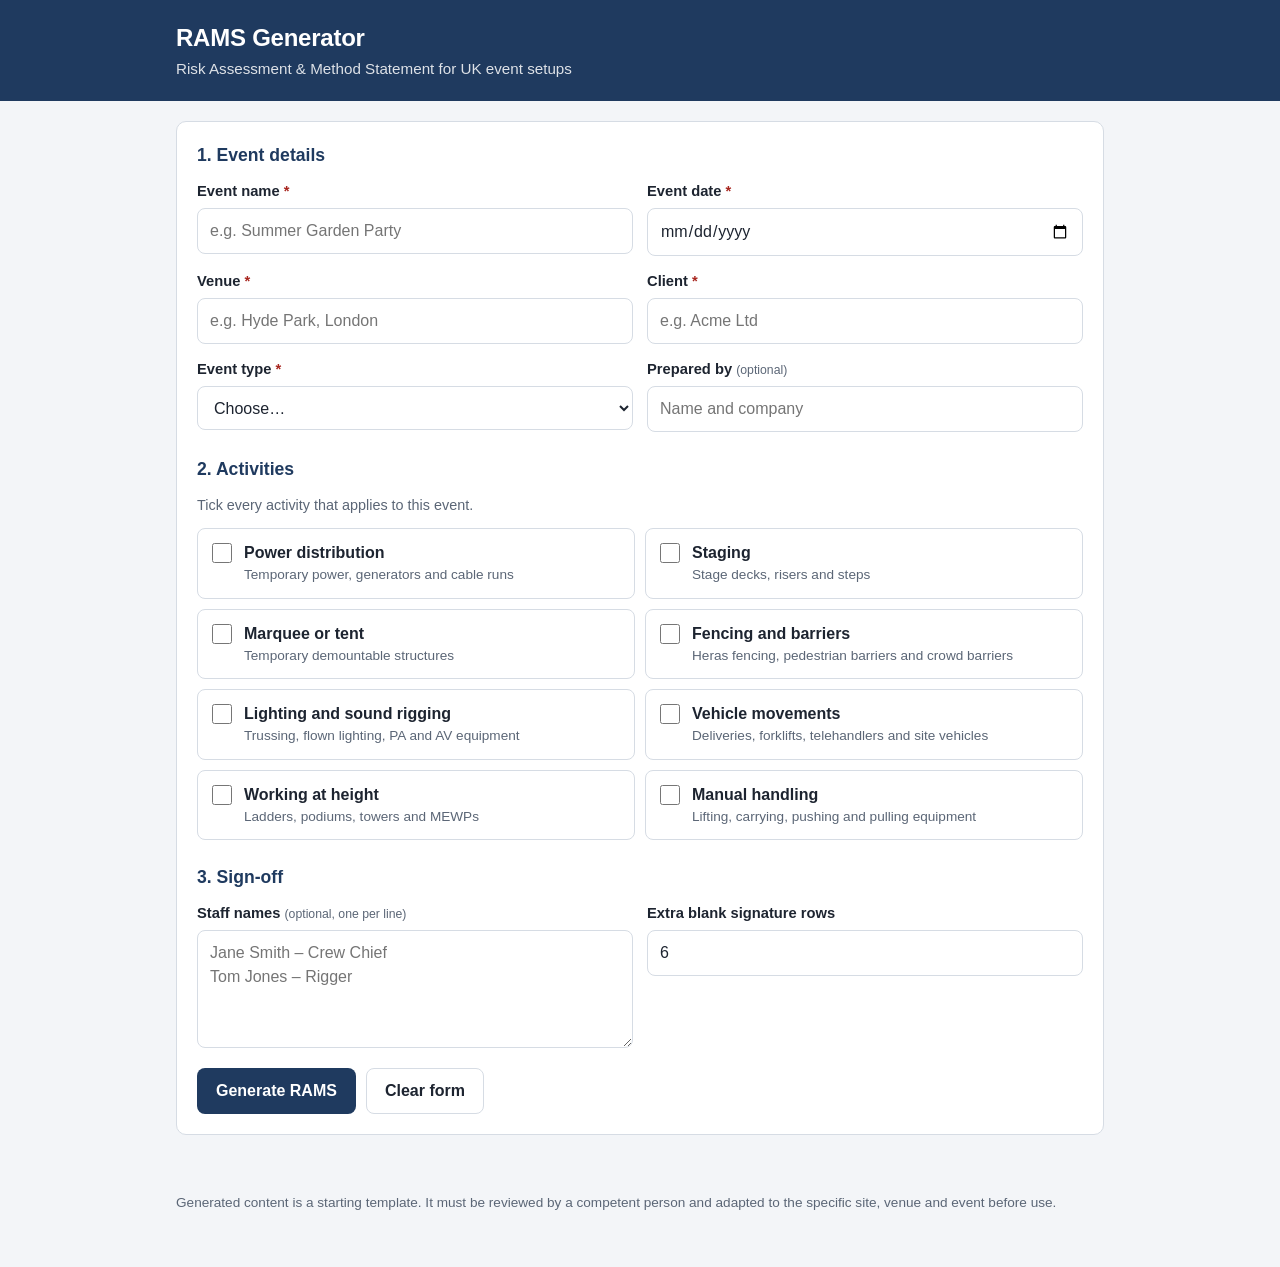
==== index.html @ d03361da "Add RAMS generator single-page web app Mobile-friendly static app that generates Risk Assessment and" ====
<!doctype html>
<html lang="en-GB">
<head>
  <meta charset="utf-8">
  <meta name="viewport" content="width=device-width, initial-scale=1">
  <title>RAMS Generator</title>
  <meta name="description" content="Generate Risk Assessment and Method Statement (RAMS) documents for UK event setups.">
  <meta name="theme-color" content="#1f3a5f">
  <link rel="stylesheet" href="styles.css">
</head>
<body>
  <header class="app-header no-print">
    <div class="wrap">
      <h1>RAMS Generator</h1>
      <p>Risk Assessment &amp; Method Statement for UK event setups</p>
    </div>
  </header>

  <main class="wrap">
    <form id="rams-form" class="card no-print" novalidate>
      <h2>1. Event details</h2>
      <div class="grid">
        <label class="field">
          <span>Event name <em>*</em></span>
          <input type="text" name="eventName" required autocomplete="off" placeholder="e.g. Summer Garden Party">
        </label>
        <label class="field">
          <span>Event date <em>*</em></span>
          <input type="date" name="eventDate" required>
        </label>
        <label class="field">
          <span>Venue <em>*</em></span>
          <input type="text" name="venue" required autocomplete="off" placeholder="e.g. Hyde Park, London">
        </label>
        <label class="field">
          <span>Client <em>*</em></span>
          <input type="text" name="client" required autocomplete="off" placeholder="e.g. Acme Ltd">
        </label>
        <label class="field">
          <span>Event type <em>*</em></span>
          <select name="eventType" required>
            <option value="">Choose…</option>
            <option value="festival">Festival</option>
            <option value="corporate">Corporate event</option>
            <option value="wedding">Wedding</option>
            <option value="outdoor">Outdoor show</option>
          </select>
        </label>
        <label class="field">
          <span>Prepared by <small>(optional)</small></span>
          <input type="text" name="preparedBy" autocomplete="name" placeholder="Name and company">
        </label>
      </div>

      <h2>2. Activities</h2>
      <p class="hint">Tick every activity that applies to this event.</p>
      <div id="activity-list" class="activities"></div>

      <h2>3. Sign-off</h2>
      <div class="grid">
        <label class="field field-wide">
          <span>Staff names <small>(optional, one per line)</small></span>
          <textarea name="staff" rows="4" placeholder="Jane Smith – Crew Chief&#10;Tom Jones – Rigger"></textarea>
        </label>
        <label class="field">
          <span>Extra blank signature rows</span>
          <input type="number" name="blankRows" min="0" max="40" value="6" inputmode="numeric">
        </label>
      </div>

      <p id="form-error" class="error" role="alert" hidden></p>

      <div class="actions">
        <button type="submit" class="btn btn-primary">Generate RAMS</button>
        <button type="button" id="reset-btn" class="btn btn-ghost">Clear form</button>
      </div>
    </form>

    <section id="output" hidden>
      <div class="toolbar no-print">
        <p class="hint">Tip: click any text in the document to edit it, and tap a risk rating to change it, before printing.</p>
        <div class="actions">
          <button type="button" id="print-btn" class="btn btn-primary">Print / Save as PDF</button>
          <button type="button" id="edit-btn" class="btn btn-ghost">Back to form</button>
        </div>
      </div>
      <article id="document" class="doc"></article>
    </section>
  </main>

  <footer class="app-footer no-print">
    <div class="wrap">
      <p>Generated content is a starting template. It must be reviewed by a competent person and adapted to the specific site, venue and event before use.</p>
    </div>
  </footer>

  <script src="data.js"></script>
  <script src="app.js"></script>
</body>
</html>
---- styles.css ----
:root {
  --brand: #1f3a5f;
  --brand-ink: #ffffff;
  --accent: #2f6fb0;
  --ink: #1d2430;
  --muted: #5b6676;
  --line: #d6dce4;
  --bg: #f3f5f8;
  --surface: #ffffff;
  --low: #1e7b46;
  --low-bg: #e3f4ea;
  --medium: #8a5a00;
  --medium-bg: #fdf0d2;
  --high: #a8261f;
  --high-bg: #fbe1df;
  --radius: 10px;
}

* { box-sizing: border-box; }

html { -webkit-text-size-adjust: 100%; }

body {
  margin: 0;
  font-family: -apple-system, BlinkMacSystemFont, "Segoe UI", Roboto, "Helvetica Neue", Arial, sans-serif;
  font-size: 16px;
  line-height: 1.5;
  color: var(--ink);
  background: var(--bg);
}

.wrap {
  max-width: 960px;
  margin: 0 auto;
  padding: 0 16px;
}

/* ---------- App chrome ---------- */

.app-header {
  background: var(--brand);
  color: var(--brand-ink);
  padding: 20px 0;
  margin-bottom: 20px;
}
.app-header h1 { margin: 0; font-size: 1.5rem; letter-spacing: -0.01em; }
.app-header p { margin: 2px 0 0; opacity: 0.85; font-size: 0.95rem; }

.app-footer {
  color: var(--muted);
  font-size: 0.85rem;
  padding: 24px 0 40px;
}

.card {
  background: var(--surface);
  border: 1px solid var(--line);
  border-radius: var(--radius);
  padding: 20px;
  margin-bottom: 20px;
}
.card h2 {
  font-size: 1.1rem;
  margin: 24px 0 12px;
  color: var(--brand);
}
.card h2:first-child { margin-top: 0; }

.hint { color: var(--muted); font-size: 0.9rem; margin: 0 0 12px; }

/* ---------- Form ---------- */

.grid {
  display: grid;
  grid-template-columns: 1fr;
  gap: 14px;
}
@media (min-width: 640px) {
  .grid { grid-template-columns: 1fr 1fr; }
}

.field { display: flex; flex-direction: column; gap: 6px; }
.field > span { font-weight: 600; font-size: 0.92rem; }
.field em { color: var(--high); font-style: normal; }
.field small { font-weight: 400; color: var(--muted); }

input[type="text"],
input[type="date"],
input[type="number"],
select,
textarea {
  font: inherit;
  width: 100%;
  min-height: 44px;
  padding: 10px 12px;
  border: 1px solid var(--line);
  border-radius: 8px;
  background: #fff;
  color: var(--ink);
}
textarea { resize: vertical; }
input:focus, select:focus, textarea:focus {
  outline: 2px solid var(--accent);
  outline-offset: 1px;
  border-color: var(--accent);
}
.invalid { border-color: var(--high); background: #fff8f7; }

.activities {
  display: grid;
  grid-template-columns: 1fr;
  gap: 10px;
}
@media (min-width: 640px) {
  .activities { grid-template-columns: 1fr 1fr; }
}

.activity {
  display: flex;
  align-items: flex-start;
  gap: 12px;
  padding: 12px 14px;
  border: 1px solid var(--line);
  border-radius: 8px;
  cursor: pointer;
  background: #fff;
  transition: border-color 0.15s, background 0.15s;
}
.activity:hover { border-color: var(--accent); }
.activity:has(input:checked) { border-color: var(--accent); background: #eef4fb; }
.activity input {
  width: 20px;
  height: 20px;
  margin: 2px 0 0;
  accent-color: var(--accent);
  flex-shrink: 0;
}
.activity-text { display: flex; flex-direction: column; }
.activity-text small { color: var(--muted); font-size: 0.85rem; }

.error {
  margin: 16px 0 0;
  padding: 10px 12px;
  border-radius: 8px;
  background: var(--high-bg);
  color: var(--high);
  font-weight: 600;
}

.actions {
  display: flex;
  flex-wrap: wrap;
  gap: 10px;
  margin-top: 20px;
}

.btn {
  font: inherit;
  font-weight: 600;
  min-height: 44px;
  padding: 10px 18px;
  border-radius: 8px;
  border: 1px solid transparent;
  cursor: pointer;
}
.btn-primary { background: var(--brand); color: var(--brand-ink); }
.btn-primary:hover { background: #17304f; }
.btn-ghost { background: transparent; border-color: var(--line); color: var(--ink); }
.btn-ghost:hover { border-color: var(--accent); }
@media (max-width: 479px) {
  .actions .btn { flex: 1 1 100%; }
}

.toolbar {
  background: var(--bg);
  padding: 12px 0;
  margin-bottom: 8px;
  border-bottom: 1px solid var(--line);
}
.toolbar .hint { margin: 0; }
@media (min-width: 640px) {
  .toolbar { position: sticky; top: 0; z-index: 5; }
}
.toolbar .actions { margin-top: 10px; }

/* ---------- Generated document ---------- */

.doc {
  background: var(--surface);
  border: 1px solid var(--line);
  border-radius: var(--radius);
  padding: 24px 20px;
  margin-bottom: 20px;
  font-size: 0.92rem;
}
@media (min-width: 640px) {
  .doc { padding: 36px 40px; }
}

.doc [contenteditable="true"]:hover { background: #f6f9fd; }
.doc [contenteditable="true"]:focus { outline: 2px dashed var(--accent); outline-offset: 2px; background: #f6f9fd; }

.doc-header { border-bottom: 3px solid var(--brand); padding-bottom: 16px; margin-bottom: 20px; }
.doc-kicker {
  margin: 0;
  text-transform: uppercase;
  letter-spacing: 0.08em;
  font-size: 0.78rem;
  font-weight: 700;
  color: var(--accent);
}
.doc h1 { margin: 4px 0 16px; font-size: 1.6rem; color: var(--brand); line-height: 1.2; }
.doc h2 {
  font-size: 1.15rem;
  color: var(--brand);
  margin: 28px 0 10px;
  padding-bottom: 4px;
  border-bottom: 1px solid var(--line);
}
.doc h3 { font-size: 1rem; margin: 20px 0 8px; }
.doc h4 { font-size: 0.92rem; margin: 14px 0 6px; color: var(--muted); text-transform: uppercase; letter-spacing: 0.04em; }
.doc p, .doc li { margin: 0 0 8px; }
.doc ul, .doc ol { padding-left: 1.4em; margin: 0 0 10px; }
.doc .note { color: var(--muted); font-size: 0.85rem; }

.doc table {
  width: 100%;
  border-collapse: collapse;
  margin: 0 0 12px;
}
.doc th, .doc td {
  border: 1px solid var(--line);
  padding: 8px 10px;
  text-align: left;
  vertical-align: top;
}
.doc thead th {
  background: var(--brand);
  color: var(--brand-ink);
  font-weight: 600;
  font-size: 0.85rem;
}

.meta-table th { background: #eef2f7; width: 18%; font-weight: 600; white-space: nowrap; }
.meta-table td { width: 32%; }
.emergency th { width: 40%; }
.emergency td { width: 60%; }

.key-table td.col-rating { width: 110px; }

.col-rating { width: 96px; text-align: center !important; }

.rating {
  display: inline-block;
  min-width: 72px;
  padding: 3px 10px;
  border-radius: 999px;
  font: inherit;
  font-size: 0.8rem;
  font-weight: 700;
  text-align: center;
  border: 1px solid currentColor;
}
button.rating { cursor: pointer; }
.rating-low { color: var(--low); background: var(--low-bg); }
.rating-medium { color: var(--medium); background: var(--medium-bg); }
.rating-high { color: var(--high); background: var(--high-bg); }

.steps li { padding-left: 4px; }

.sign-table td { height: 40px; }
.sign-table th:first-child { width: 28%; }
.approval tbody th { background: #eef2f7; font-weight: 600; }

.doc-footer {
  margin-top: 28px;
  padding-top: 12px;
  border-top: 1px solid var(--line);
  color: var(--muted);
  font-size: 0.8rem;
  text-align: center;
}

/* Small screens: stack risk tables as cards so nothing scrolls sideways. */
@media (max-width: 719px) {
  .ra-table thead { display: none; }
  .ra-table, .ra-table tbody, .ra-table tr, .ra-table td { display: block; width: 100%; }
  .ra-table tr {
    border: 1px solid var(--line);
    border-radius: 8px;
    margin-bottom: 12px;
    overflow: hidden;
  }
  .ra-table td { border: 0; border-bottom: 1px solid var(--line); text-align: left !important; }
  .ra-table td:last-child { border-bottom: 0; }
  .ra-table td::before {
    content: attr(data-label);
    display: block;
    font-size: 0.75rem;
    font-weight: 700;
    text-transform: uppercase;
    letter-spacing: 0.04em;
    color: var(--muted);
    margin-bottom: 2px;
  }
  .ra-table td:first-child { background: #eef2f7; font-weight: 600; }

  .meta-table, .meta-table tbody, .meta-table tr { display: block; width: 100%; }
  .meta-table tr { display: grid; grid-template-columns: 40% 60%; }
  .meta-table th, .meta-table td { width: auto !important; white-space: normal; }

  .sign-table { font-size: 0.82rem; }
  .sign-table th, .sign-table td { padding: 6px; }
}

/* ---------- Print ---------- */

@page { size: A4; margin: 14mm 12mm; }

@media print {
  body { background: #fff; font-size: 10pt; }
  .no-print, .app-header, .app-footer, .toolbar { display: none !important; }
  .wrap { max-width: none; padding: 0; }
  #output { display: block !important; }
  .doc { border: 0; border-radius: 0; padding: 0; margin: 0; font-size: 9.5pt; }
  .doc [contenteditable="true"]:hover,
  .doc [contenteditable="true"]:focus { background: none; outline: none; }

  * { -webkit-print-color-adjust: exact; print-color-adjust: exact; }

  /* Always print tables as tables, even if the viewport was narrow. */
  .ra-table { display: table !important; }
  .ra-table thead { display: table-header-group !important; }
  .ra-table tbody { display: table-row-group !important; }
  .ra-table tr { display: table-row !important; border: 0; margin: 0; }
  .ra-table td { display: table-cell !important; width: auto !important; border: 1px solid var(--line) !important; background: none !important; font-weight: 400 !important; }
  .ra-table td::before { content: none !important; }
  .ra-table td:first-child { font-weight: 600 !important; }
  .meta-table { display: table !important; }
  .meta-table tbody { display: table-row-group !important; }
  .meta-table tr { display: table-row !important; }

  thead { display: table-header-group; }
  tr, li { break-inside: avoid; page-break-inside: avoid; }
  h2, h3, h4 { break-after: avoid; page-break-after: avoid; }
  .doc h2 { margin-top: 18px; }
  .signoff { break-before: page; page-break-before: always; }

  button.rating { border: 1px solid currentColor; }
}
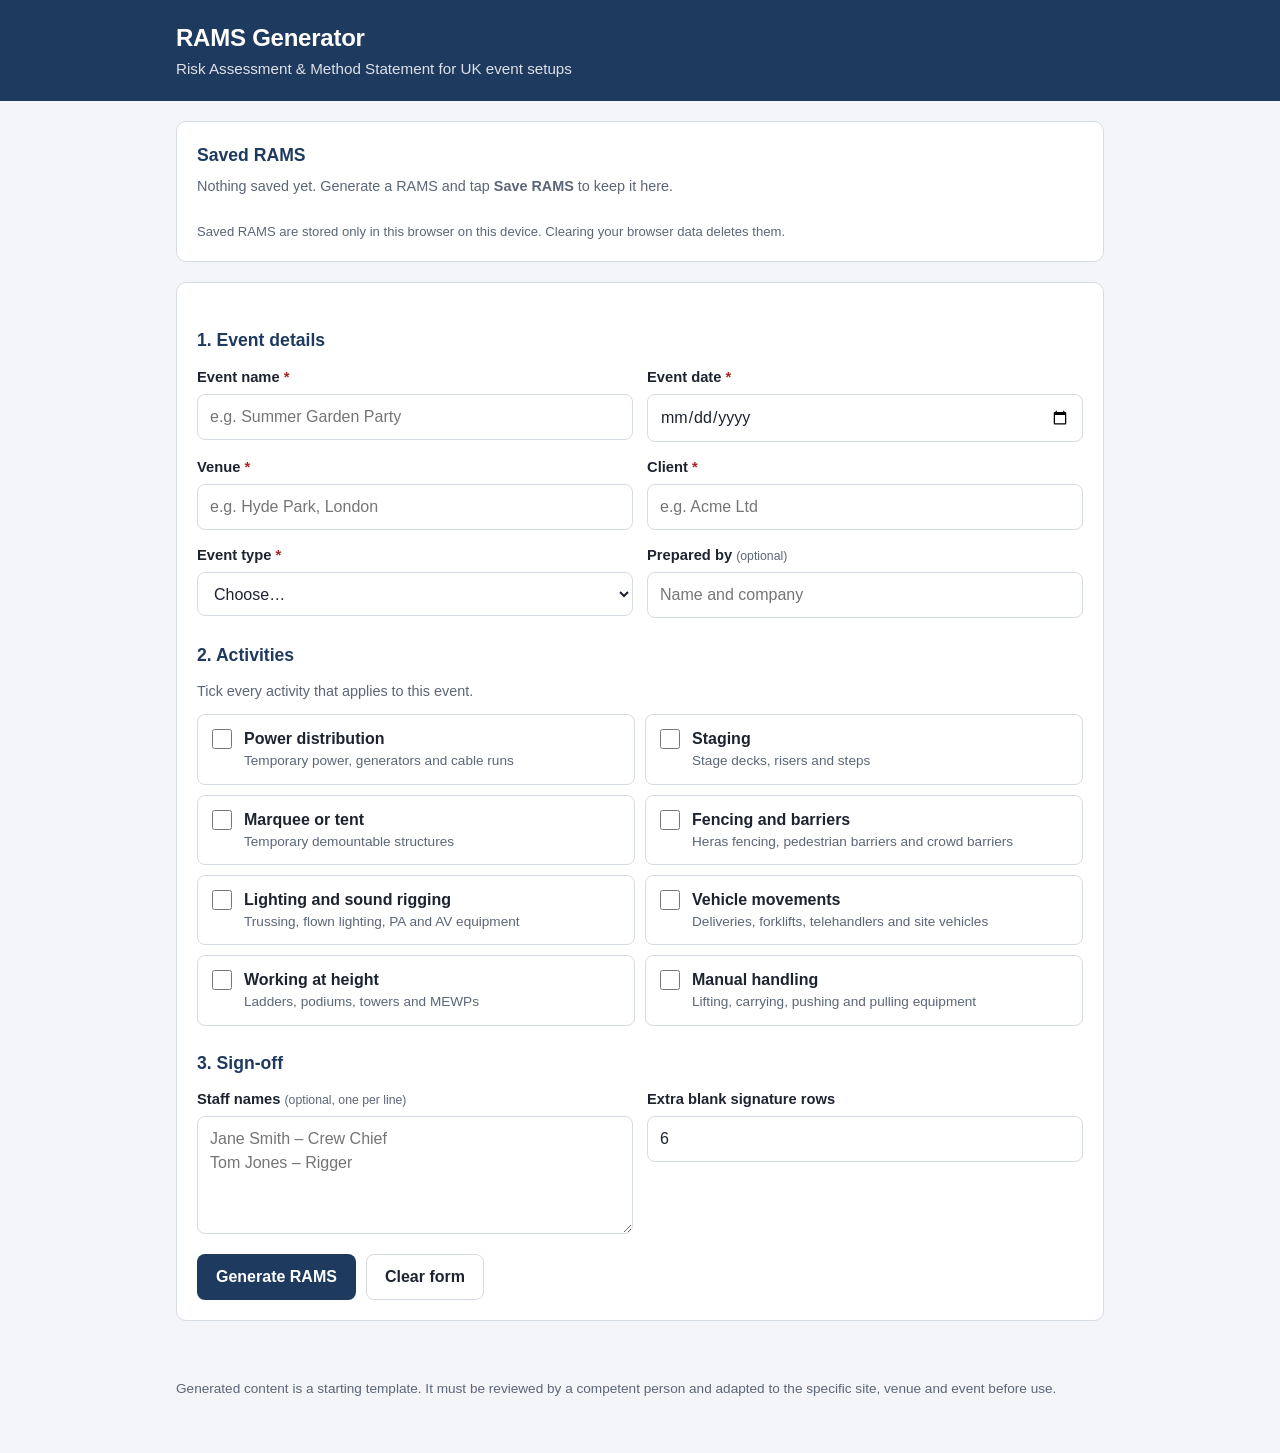
==== commit 1417d85f: "Add saving, reopening, editing and deleting RAMS in the browser - Save RAMS stores the generated doc" ====
--- a/index.html
+++ b/index.html
@@ -17,7 +17,23 @@
   </header>
 
   <main class="wrap">
+    <section id="saved-section" class="card no-print" aria-labelledby="saved-heading">
+      <div class="saved-head">
+        <h2 id="saved-heading">Saved RAMS</h2>
+        <span id="saved-count" class="saved-count"></span>
+      </div>
+      <p id="saved-empty" class="hint">Nothing saved yet. Generate a RAMS and tap <strong>Save RAMS</strong> to keep it here.</p>
+      <ul id="saved-list" class="saved-list"></ul>
+      <p id="storage-error" class="error" role="alert" hidden></p>
+      <p class="hint saved-note">Saved RAMS are stored only in this browser on this device. Clearing your browser data deletes them.</p>
+    </section>
+
     <form id="rams-form" class="card no-print" novalidate>
+      <div id="editing-banner" class="banner" hidden>
+        <p>You're editing the saved RAMS <strong id="editing-name"></strong>. Generating again rebuilds the document from these details, replacing any text you changed in the document itself.</p>
+        <button type="button" id="new-btn" class="btn btn-ghost btn-small">Start a new RAMS instead</button>
+      </div>
+
       <h2>1. Event details</h2>
       <div class="grid">
         <label class="field">
@@ -78,11 +94,14 @@
 
     <section id="output" hidden>
       <div class="toolbar no-print">
-        <p class="hint">Tip: click any text in the document to edit it, and tap a risk rating to change it, before printing.</p>
+        <p class="hint">Tip: click any text in the document to edit it, and tap a risk rating to change it. Save to keep your changes.</p>
         <div class="actions">
-          <button type="button" id="print-btn" class="btn btn-primary">Print / Save as PDF</button>
-          <button type="button" id="edit-btn" class="btn btn-ghost">Back to form</button>
+          <button type="button" id="save-btn" class="btn btn-primary">Save RAMS</button>
+          <button type="button" id="print-btn" class="btn btn-secondary">Print / Save as PDF</button>
+          <button type="button" id="edit-btn" class="btn btn-ghost">Edit details</button>
+          <button type="button" id="list-btn" class="btn btn-ghost">Saved RAMS</button>
         </div>
+        <p id="save-status" class="save-status" role="status" aria-live="polite"></p>
       </div>
       <article id="document" class="doc"></article>
     </section>
--- a/styles.css
+++ b/styles.css
@@ -18,6 +18,8 @@
 
 * { box-sizing: border-box; }
 
+[hidden] { display: none !important; }
+
 html { -webkit-text-size-adjust: 100%; }
 
 body {
@@ -166,6 +168,67 @@
 .btn-primary { background: var(--brand); color: var(--brand-ink); }
 .btn-primary:hover { background: #17304f; }
 .btn-ghost { background: transparent; border-color: var(--line); color: var(--ink); }
+.btn-secondary { background: #e8eef6; color: var(--brand); border-color: #c9d6e6; }
+.btn-secondary:hover { border-color: var(--accent); }
+.btn-danger { background: transparent; color: var(--high); border-color: #e6b8b4; }
+.btn-danger:hover { background: var(--high-bg); }
+.btn-danger[data-armed="true"] { background: var(--high); color: #fff; border-color: var(--high); }
+.btn-small { min-height: 40px; padding: 8px 14px; font-size: 0.9rem; }
+.btn:disabled { opacity: 0.5; cursor: not-allowed; }
+.btn:focus-visible { outline: 2px solid var(--accent); outline-offset: 2px; }
+
+/* ---------- Saved RAMS ---------- */
+
+.saved-head { display: flex; align-items: center; gap: 10px; margin-bottom: 8px; }
+.saved-head h2 { margin: 0 !important; }
+.saved-count {
+  min-width: 24px;
+  padding: 1px 8px;
+  border-radius: 999px;
+  background: #e8eef6;
+  color: var(--brand);
+  font-size: 0.8rem;
+  font-weight: 700;
+  text-align: center;
+  font-variant-numeric: tabular-nums;
+}
+.saved-count:empty { display: none; }
+.saved-list { list-style: none; margin: 0 0 12px; padding: 0; display: flex; flex-direction: column; gap: 8px; }
+.saved-item {
+  display: flex;
+  flex-wrap: wrap;
+  align-items: center;
+  justify-content: space-between;
+  gap: 10px 16px;
+  padding: 12px 14px;
+  border: 1px solid var(--line);
+  border-radius: 8px;
+}
+.saved-item.is-current { border-color: var(--accent); background: #f4f8fd; }
+.saved-info { display: flex; flex-direction: column; min-width: 0; flex: 1 1 260px; }
+.saved-title { overflow-wrap: anywhere; }
+.saved-meta { color: var(--muted); font-size: 0.88rem; }
+.saved-stamp { color: var(--muted); font-size: 0.8rem; font-variant-numeric: tabular-nums; }
+.saved-actions { display: flex; gap: 8px; flex-wrap: wrap; }
+.saved-note { margin: 0; font-size: 0.82rem; }
+
+.banner {
+  display: flex;
+  flex-wrap: wrap;
+  align-items: center;
+  gap: 10px 16px;
+  padding: 12px 14px;
+  margin-bottom: 20px;
+  border-radius: 8px;
+  background: #eef4fb;
+  border: 1px solid #c9d6e6;
+}
+.banner p { margin: 0; flex: 1 1 280px; font-size: 0.92rem; }
+
+.save-status { margin: 8px 0 0; font-size: 0.88rem; font-weight: 600; min-height: 1.3em; }
+.save-status.is-saved { color: var(--low); }
+.save-status.is-dirty { color: var(--medium); }
+.save-status.is-error { color: var(--high); }
 .btn-ghost:hover { border-color: var(--accent); }
 @media (max-width: 479px) {
   .actions .btn { flex: 1 1 100%; }
@@ -267,6 +330,12 @@
 .rating-high { color: var(--high); background: var(--high-bg); }
 
 .steps li { padding-left: 4px; }
+
+@media (min-width: 720px), print {
+  .wind-table td:first-child { width: 22%; }
+  .wind-table th:nth-child(2) { width: 14%; }
+}
+.fill-in { font-weight: 700; font-variant-numeric: tabular-nums; white-space: nowrap; }
 
 .sign-table td { height: 40px; }
 .sign-table th:first-child { width: 28%; }
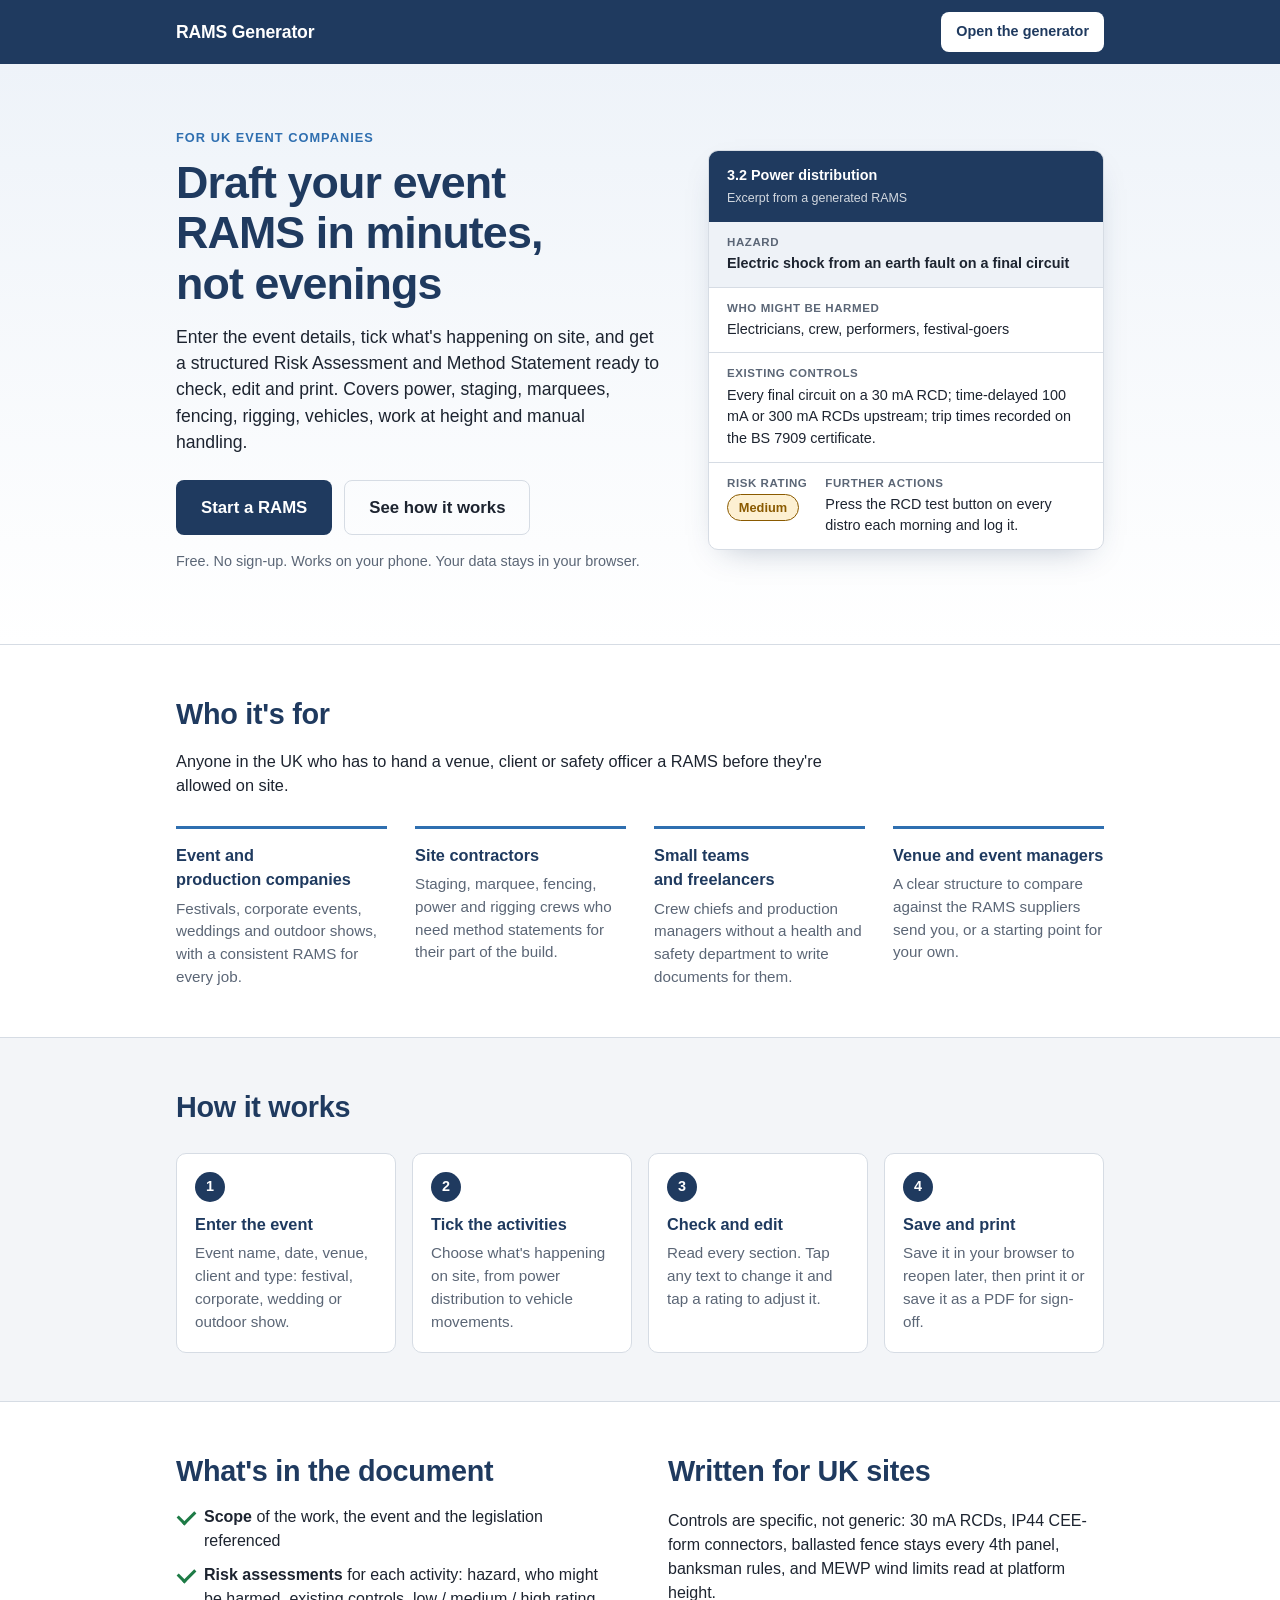
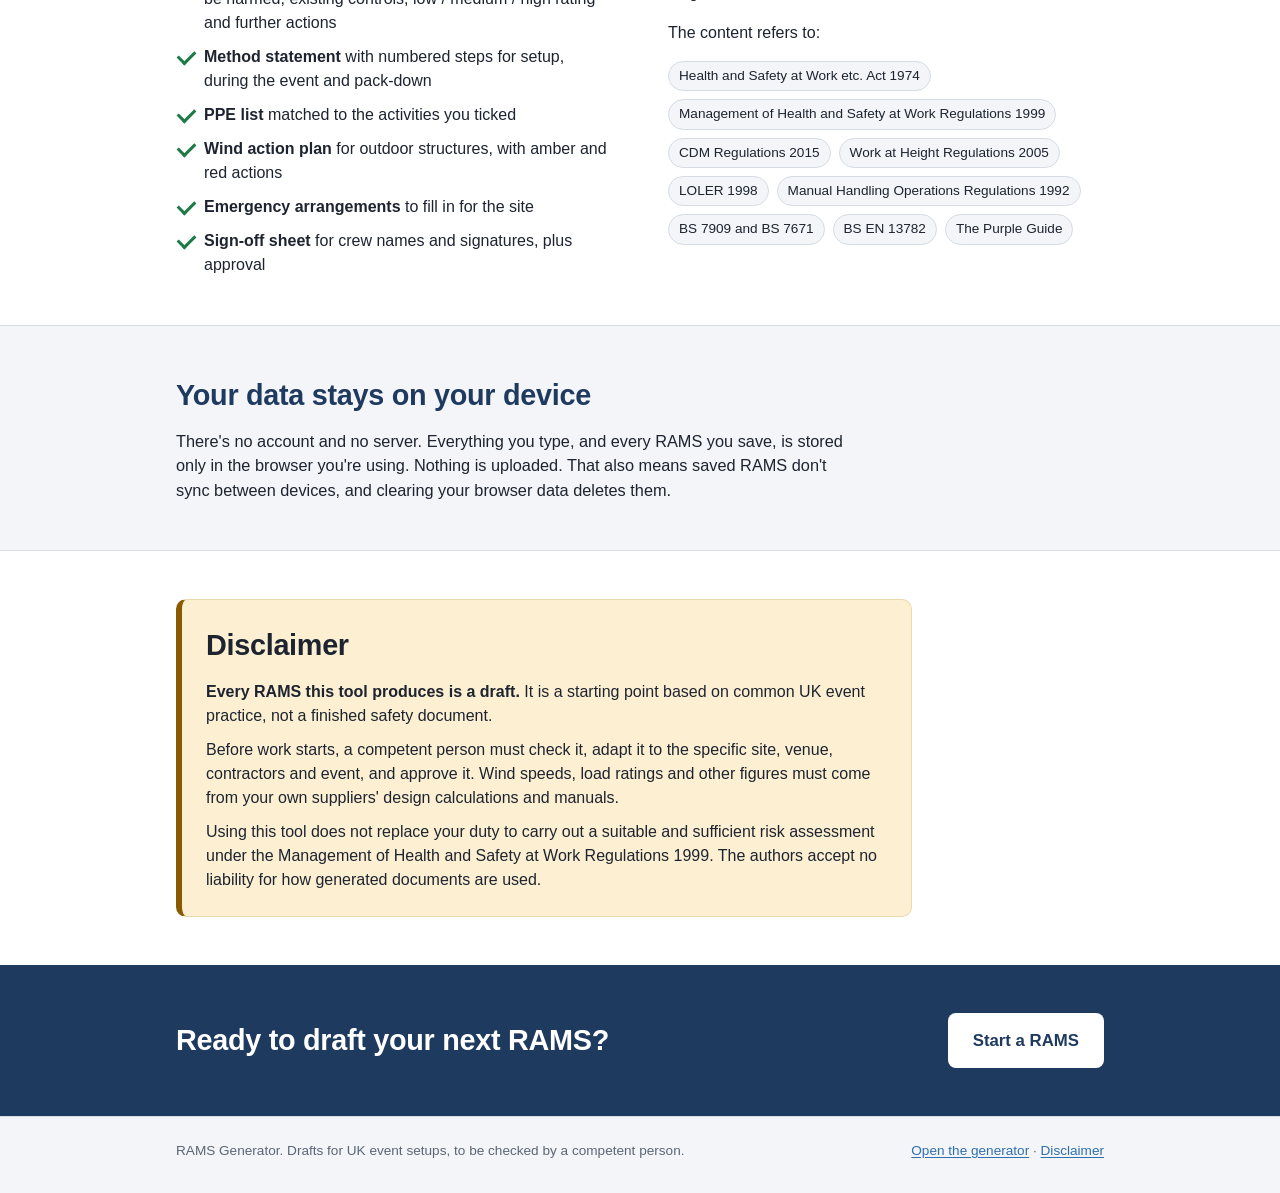
==== commit 45a54be2: "Add landing page and expand README - New index.html landing page: what the tool does, who it's for (" ====
--- a/index.html
+++ b/index.html
@@ -4,116 +4,164 @@
   <meta charset="utf-8">
   <meta name="viewport" content="width=device-width, initial-scale=1">
   <title>RAMS Generator</title>
-  <meta name="description" content="Generate Risk Assessment and Method Statement (RAMS) documents for UK event setups.">
+  <meta name="description" content="Draft Risk Assessments and Method Statements for UK event setups in minutes. Built for event companies, production crews and site contractors.">
   <meta name="theme-color" content="#1f3a5f">
   <link rel="stylesheet" href="styles.css">
+  <link rel="stylesheet" href="landing.css">
 </head>
-<body>
-  <header class="app-header no-print">
-    <div class="wrap">
-      <h1>RAMS Generator</h1>
-      <p>Risk Assessment &amp; Method Statement for UK event setups</p>
+<body class="landing">
+  <header class="site-header">
+    <div class="wrap site-header-inner">
+      <a class="brand" href="index.html">RAMS Generator</a>
+      <a class="btn btn-light btn-small" href="app.html">Open the generator</a>
     </div>
   </header>
 
-  <main class="wrap">
-    <section id="saved-section" class="card no-print" aria-labelledby="saved-heading">
-      <div class="saved-head">
-        <h2 id="saved-heading">Saved RAMS</h2>
-        <span id="saved-count" class="saved-count"></span>
+  <main>
+    <section class="hero">
+      <div class="wrap hero-inner">
+        <div class="hero-copy">
+          <p class="eyebrow">For UK event companies</p>
+          <h1>Draft your event RAMS in minutes, not evenings</h1>
+          <p class="lede">Enter the event details, tick what's happening on site, and get a structured Risk Assessment and Method Statement ready to check, edit and print. Covers power, staging, marquees, fencing, rigging, vehicles, work at height and manual handling.</p>
+          <div class="hero-actions">
+            <a class="btn btn-primary btn-large" href="app.html">Start a RAMS</a>
+            <a class="btn btn-ghost btn-large" href="#how-it-works">See how it works</a>
+          </div>
+          <p class="hero-note">Free. No sign-up. Works on your phone. Your data stays in your browser.</p>
+        </div>
+
+        <figure class="excerpt" aria-label="Example excerpt from a generated risk assessment">
+          <figcaption>
+            <span class="excerpt-kicker">3.2 Power distribution</span>
+            <span class="excerpt-sub">Excerpt from a generated RAMS</span>
+          </figcaption>
+          <dl class="excerpt-row">
+            <div><dt>Hazard</dt><dd>Electric shock from an earth fault on a final circuit</dd></div>
+            <div><dt>Who might be harmed</dt><dd>Electricians, crew, performers, festival-goers</dd></div>
+            <div><dt>Existing controls</dt><dd>Every final circuit on a 30 mA RCD; time-delayed 100 mA or 300 mA RCDs upstream; trip times recorded on the BS 7909 certificate.</dd></div>
+            <div class="excerpt-split">
+              <div><dt>Risk rating</dt><dd><span class="rating rating-medium">Medium</span></dd></div>
+              <div><dt>Further actions</dt><dd>Press the RCD test button on every distro each morning and log it.</dd></div>
+            </div>
+          </dl>
+        </figure>
       </div>
-      <p id="saved-empty" class="hint">Nothing saved yet. Generate a RAMS and tap <strong>Save RAMS</strong> to keep it here.</p>
-      <ul id="saved-list" class="saved-list"></ul>
-      <p id="storage-error" class="error" role="alert" hidden></p>
-      <p class="hint saved-note">Saved RAMS are stored only in this browser on this device. Clearing your browser data deletes them.</p>
     </section>
 
-    <form id="rams-form" class="card no-print" novalidate>
-      <div id="editing-banner" class="banner" hidden>
-        <p>You're editing the saved RAMS <strong id="editing-name"></strong>. Generating again rebuilds the document from these details, replacing any text you changed in the document itself.</p>
-        <button type="button" id="new-btn" class="btn btn-ghost btn-small">Start a new RAMS instead</button>
+    <section class="band" aria-labelledby="who-heading">
+      <div class="wrap">
+        <h2 id="who-heading">Who it's for</h2>
+        <p class="section-lede">Anyone in the UK who has to hand a venue, client or safety officer a RAMS before they're allowed on site.</p>
+        <ul class="audience">
+          <li>
+            <h3>Event and production companies</h3>
+            <p>Festivals, corporate events, weddings and outdoor shows, with a consistent RAMS for every job.</p>
+          </li>
+          <li>
+            <h3>Site contractors</h3>
+            <p>Staging, marquee, fencing, power and rigging crews who need method statements for their part of the build.</p>
+          </li>
+          <li>
+            <h3>Small teams and freelancers</h3>
+            <p>Crew chiefs and production managers without a health and safety department to write documents for them.</p>
+          </li>
+          <li>
+            <h3>Venue and event managers</h3>
+            <p>A clear structure to compare against the RAMS suppliers send you, or a starting point for your own.</p>
+          </li>
+        </ul>
       </div>
+    </section>
 
-      <h2>1. Event details</h2>
-      <div class="grid">
-        <label class="field">
-          <span>Event name <em>*</em></span>
-          <input type="text" name="eventName" required autocomplete="off" placeholder="e.g. Summer Garden Party">
-        </label>
-        <label class="field">
-          <span>Event date <em>*</em></span>
-          <input type="date" name="eventDate" required>
-        </label>
-        <label class="field">
-          <span>Venue <em>*</em></span>
-          <input type="text" name="venue" required autocomplete="off" placeholder="e.g. Hyde Park, London">
-        </label>
-        <label class="field">
-          <span>Client <em>*</em></span>
-          <input type="text" name="client" required autocomplete="off" placeholder="e.g. Acme Ltd">
-        </label>
-        <label class="field">
-          <span>Event type <em>*</em></span>
-          <select name="eventType" required>
-            <option value="">Choose…</option>
-            <option value="festival">Festival</option>
-            <option value="corporate">Corporate event</option>
-            <option value="wedding">Wedding</option>
-            <option value="outdoor">Outdoor show</option>
-          </select>
-        </label>
-        <label class="field">
-          <span>Prepared by <small>(optional)</small></span>
-          <input type="text" name="preparedBy" autocomplete="name" placeholder="Name and company">
-        </label>
+    <section id="how-it-works" class="band band-alt" aria-labelledby="how-heading">
+      <div class="wrap">
+        <h2 id="how-heading">How it works</h2>
+        <ol class="steps-row">
+          <li>
+            <h3>Enter the event</h3>
+            <p>Event name, date, venue, client and type: festival, corporate, wedding or outdoor show.</p>
+          </li>
+          <li>
+            <h3>Tick the activities</h3>
+            <p>Choose what's happening on site, from power distribution to vehicle movements.</p>
+          </li>
+          <li>
+            <h3>Check and edit</h3>
+            <p>Read every section. Tap any text to change it and tap a rating to adjust it.</p>
+          </li>
+          <li>
+            <h3>Save and print</h3>
+            <p>Save it in your browser to reopen later, then print it or save it as a PDF for sign-off.</p>
+          </li>
+        </ol>
       </div>
+    </section>
 
-      <h2>2. Activities</h2>
-      <p class="hint">Tick every activity that applies to this event.</p>
-      <div id="activity-list" class="activities"></div>
+    <section class="band" aria-labelledby="whats-in-heading">
+      <div class="wrap two-col">
+        <div>
+          <h2 id="whats-in-heading">What's in the document</h2>
+          <ul class="checklist">
+            <li><strong>Scope</strong> of the work, the event and the legislation referenced</li>
+            <li><strong>Risk assessments</strong> for each activity: hazard, who might be harmed, existing controls, low / medium / high rating and further actions</li>
+            <li><strong>Method statement</strong> with numbered steps for setup, during the event and pack-down</li>
+            <li><strong>PPE list</strong> matched to the activities you ticked</li>
+            <li><strong>Wind action plan</strong> for outdoor structures, with amber and red actions</li>
+            <li><strong>Emergency arrangements</strong> to fill in for the site</li>
+            <li><strong>Sign-off sheet</strong> for crew names and signatures, plus approval</li>
+          </ul>
+        </div>
+        <div>
+          <h2>Written for UK sites</h2>
+          <p>Controls are specific, not generic: 30 mA RCDs, IP44 CEE-form connectors, ballasted fence stays every 4th panel, banksman rules, and MEWP wind limits read at platform height.</p>
+          <p>The content refers to:</p>
+          <ul class="refs">
+            <li>Health and Safety at Work etc. Act 1974</li>
+            <li>Management of Health and Safety at Work Regulations 1999</li>
+            <li>CDM Regulations 2015</li>
+            <li>Work at Height Regulations 2005</li>
+            <li>LOLER 1998</li>
+            <li>Manual Handling Operations Regulations 1992</li>
+            <li>BS 7909 and BS 7671</li>
+            <li>BS EN 13782</li>
+            <li>The Purple Guide</li>
+          </ul>
+        </div>
+      </div>
+    </section>
 
-      <h2>3. Sign-off</h2>
-      <div class="grid">
-        <label class="field field-wide">
-          <span>Staff names <small>(optional, one per line)</small></span>
-          <textarea name="staff" rows="4" placeholder="Jane Smith – Crew Chief&#10;Tom Jones – Rigger"></textarea>
-        </label>
-        <label class="field">
-          <span>Extra blank signature rows</span>
-          <input type="number" name="blankRows" min="0" max="40" value="6" inputmode="numeric">
-        </label>
+    <section class="band band-alt" aria-labelledby="privacy-heading">
+      <div class="wrap">
+        <h2 id="privacy-heading">Your data stays on your device</h2>
+        <p class="section-lede">There's no account and no server. Everything you type, and every RAMS you save, is stored only in the browser you're using. Nothing is uploaded. That also means saved RAMS don't sync between devices, and clearing your browser data deletes them.</p>
       </div>
+    </section>
 
-      <p id="form-error" class="error" role="alert" hidden></p>
+    <section id="disclaimer" class="band" aria-labelledby="disclaimer-heading">
+      <div class="wrap">
+        <div class="disclaimer">
+          <h2 id="disclaimer-heading">Disclaimer</h2>
+          <p><strong>Every RAMS this tool produces is a draft.</strong> It is a starting point based on common UK event practice, not a finished safety document.</p>
+          <p>Before work starts, a competent person must check it, adapt it to the specific site, venue, contractors and event, and approve it. Wind speeds, load ratings and other figures must come from your own suppliers' design calculations and manuals.</p>
+          <p>Using this tool does not replace your duty to carry out a suitable and sufficient risk assessment under the Management of Health and Safety at Work Regulations 1999. The authors accept no liability for how generated documents are used.</p>
+        </div>
+      </div>
+    </section>
 
-      <div class="actions">
-        <button type="submit" class="btn btn-primary">Generate RAMS</button>
-        <button type="button" id="reset-btn" class="btn btn-ghost">Clear form</button>
+    <section class="band cta-band">
+      <div class="wrap cta-inner">
+        <h2>Ready to draft your next RAMS?</h2>
+        <a class="btn btn-light btn-large" href="app.html">Start a RAMS</a>
       </div>
-    </form>
-
-    <section id="output" hidden>
-      <div class="toolbar no-print">
-        <p class="hint">Tip: click any text in the document to edit it, and tap a risk rating to change it. Save to keep your changes.</p>
-        <div class="actions">
-          <button type="button" id="save-btn" class="btn btn-primary">Save RAMS</button>
-          <button type="button" id="print-btn" class="btn btn-secondary">Print / Save as PDF</button>
-          <button type="button" id="edit-btn" class="btn btn-ghost">Edit details</button>
-          <button type="button" id="list-btn" class="btn btn-ghost">Saved RAMS</button>
-        </div>
-        <p id="save-status" class="save-status" role="status" aria-live="polite"></p>
-      </div>
-      <article id="document" class="doc"></article>
     </section>
   </main>
 
-  <footer class="app-footer no-print">
-    <div class="wrap">
-      <p>Generated content is a starting template. It must be reviewed by a competent person and adapted to the specific site, venue and event before use.</p>
+  <footer class="app-footer">
+    <div class="wrap footer-inner">
+      <p>RAMS Generator. Drafts for UK event setups, to be checked by a competent person.</p>
+      <p><a href="app.html">Open the generator</a> · <a href="#disclaimer">Disclaimer</a></p>
     </div>
   </footer>
-
-  <script src="data.js"></script>
-  <script src="app.js"></script>
 </body>
 </html>
--- a/styles.css
+++ b/styles.css
@@ -47,6 +47,10 @@
 }
 .app-header h1 { margin: 0; font-size: 1.5rem; letter-spacing: -0.01em; }
 .app-header p { margin: 2px 0 0; opacity: 0.85; font-size: 0.95rem; }
+.app-header-inner { display: flex; flex-wrap: wrap; align-items: center; justify-content: space-between; gap: 8px 16px; }
+.app-header-link { color: var(--brand-ink); font-weight: 600; font-size: 0.92rem; text-underline-offset: 3px; }
+.app-header-link:hover { opacity: 0.85; }
+.app-footer a { color: inherit; text-underline-offset: 2px; }
 
 .app-footer {
   color: var(--muted);
--- a/landing.css
+++ b/landing.css
@@ -0,0 +1,231 @@
+/* Landing page. Builds on the tokens and buttons in styles.css. */
+
+.landing { background: var(--surface); }
+
+.landing h1,
+.landing h2,
+.landing h3 { text-wrap: balance; color: var(--brand); }
+
+/* ---------- Header ---------- */
+
+.site-header { background: var(--brand); color: var(--brand-ink); }
+.site-header-inner {
+  display: flex;
+  align-items: center;
+  justify-content: space-between;
+  gap: 12px;
+  padding-block: 12px;
+}
+.brand {
+  color: var(--brand-ink);
+  font-weight: 700;
+  font-size: 1.1rem;
+  text-decoration: none;
+  letter-spacing: -0.01em;
+}
+
+.btn { display: inline-flex; align-items: center; justify-content: center; text-decoration: none; }
+.btn-light { background: var(--brand-ink); color: var(--brand); }
+.btn-light:hover { background: #e8eef6; }
+.btn-large { min-height: 52px; padding: 14px 24px; font-size: 1.05rem; }
+
+/* ---------- Hero ---------- */
+
+.hero {
+  background: linear-gradient(180deg, #eef3f9 0%, var(--surface) 100%);
+  border-bottom: 1px solid var(--line);
+}
+.hero-inner {
+  display: grid;
+  grid-template-columns: 1fr;
+  gap: 32px;
+  padding-block: 40px 48px;
+  align-items: center;
+}
+@media (min-width: 880px) {
+  .hero-inner { grid-template-columns: 1.1fr 0.9fr; gap: 48px; padding-block: 64px 72px; }
+}
+.hero-copy { min-width: 0; }
+
+.eyebrow {
+  margin: 0 0 10px;
+  text-transform: uppercase;
+  letter-spacing: 0.08em;
+  font-size: 0.8rem;
+  font-weight: 700;
+  color: var(--accent);
+}
+.hero h1 {
+  margin: 0 0 16px;
+  font-size: clamp(1.9rem, 5vw, 2.8rem);
+  line-height: 1.12;
+  letter-spacing: -0.02em;
+}
+.lede { margin: 0 0 24px; font-size: 1.1rem; color: var(--ink); max-width: 38em; }
+.hero-actions { display: flex; flex-wrap: wrap; gap: 12px; }
+.hero-note { margin: 16px 0 0; color: var(--muted); font-size: 0.9rem; }
+
+@media (max-width: 479px) {
+  .hero-actions .btn { flex: 1 1 100%; }
+}
+
+/* Document excerpt: shows a real row from the output, styled like the printed RAMS. */
+.excerpt {
+  margin: 0;
+  min-width: 0;
+  background: var(--surface);
+  border: 1px solid var(--line);
+  border-radius: var(--radius);
+  box-shadow: 0 12px 32px -16px rgba(31, 58, 95, 0.35);
+  overflow: hidden;
+  font-size: 0.9rem;
+}
+.excerpt figcaption {
+  display: flex;
+  flex-direction: column;
+  gap: 2px;
+  padding: 14px 18px;
+  background: var(--brand);
+  color: var(--brand-ink);
+}
+.excerpt-kicker { font-weight: 700; }
+.excerpt-sub { font-size: 0.78rem; opacity: 0.8; }
+.excerpt-row { margin: 0; }
+.excerpt-row > div { padding: 12px 18px; border-bottom: 1px solid var(--line); }
+.excerpt-row > div:last-child { border-bottom: 0; }
+.excerpt-row > div:first-child { background: #eef2f7; }
+.excerpt-row > div:first-child dd { font-weight: 600; }
+.excerpt-row dt {
+  font-size: 0.72rem;
+  font-weight: 700;
+  text-transform: uppercase;
+  letter-spacing: 0.05em;
+  color: var(--muted);
+  margin-bottom: 2px;
+}
+.excerpt-row dd { margin: 0; }
+.excerpt-split { display: grid; grid-template-columns: auto 1fr; gap: 18px; }
+.excerpt-split > div { min-width: 0; }
+
+/* ---------- Bands ---------- */
+
+.band { padding-block: 48px; }
+.band-alt { background: var(--bg); border-block: 1px solid var(--line); }
+.band h2 { margin: 0 0 12px; font-size: clamp(1.4rem, 3.5vw, 1.8rem); letter-spacing: -0.01em; }
+.section-lede { margin: 0 0 28px; max-width: 42em; color: var(--ink); font-size: 1.02rem; }
+.band-alt .section-lede:last-child { margin-bottom: 0; }
+
+.audience {
+  list-style: none;
+  margin: 0;
+  padding: 0;
+  display: grid;
+  grid-template-columns: repeat(auto-fit, minmax(210px, 1fr));
+  gap: 24px 28px;
+}
+.audience li { border-top: 3px solid var(--accent); padding-top: 14px; }
+.audience h3 { margin: 0 0 6px; font-size: 1.02rem; }
+.audience p { margin: 0; color: var(--muted); font-size: 0.95rem; }
+
+/* The steps are a real sequence, so they are numbered. */
+.steps-row {
+  list-style: none;
+  margin: 24px 0 0;
+  padding: 0;
+  display: grid;
+  grid-template-columns: repeat(auto-fit, minmax(200px, 1fr));
+  gap: 16px;
+  counter-reset: step;
+}
+.steps-row li {
+  counter-increment: step;
+  background: var(--surface);
+  border: 1px solid var(--line);
+  border-radius: var(--radius);
+  padding: 18px;
+}
+.steps-row li::before {
+  content: counter(step);
+  display: inline-flex;
+  align-items: center;
+  justify-content: center;
+  width: 30px;
+  height: 30px;
+  margin-bottom: 10px;
+  border-radius: 50%;
+  background: var(--brand);
+  color: var(--brand-ink);
+  font-weight: 700;
+  font-size: 0.9rem;
+  font-variant-numeric: tabular-nums;
+}
+.steps-row h3 { margin: 0 0 6px; font-size: 1.02rem; }
+.steps-row p { margin: 0; color: var(--muted); font-size: 0.95rem; }
+
+.two-col { display: grid; grid-template-columns: 1fr; gap: 40px; }
+@media (min-width: 880px) { .two-col { grid-template-columns: 1fr 1fr; gap: 56px; } }
+.two-col > div { min-width: 0; }
+.two-col p { max-width: 38em; }
+
+.checklist { list-style: none; margin: 0; padding: 0; display: flex; flex-direction: column; gap: 10px; }
+.checklist li { position: relative; padding-left: 28px; }
+.checklist li::before {
+  content: "";
+  position: absolute;
+  left: 2px;
+  top: 0.35em;
+  width: 14px;
+  height: 8px;
+  border-left: 3px solid var(--low);
+  border-bottom: 3px solid var(--low);
+  transform: rotate(-45deg);
+}
+
+.refs {
+  list-style: none;
+  margin: 0;
+  padding: 0;
+  display: flex;
+  flex-wrap: wrap;
+  gap: 8px;
+}
+.refs li {
+  padding: 4px 10px;
+  border: 1px solid var(--line);
+  border-radius: 999px;
+  font-size: 0.85rem;
+  color: var(--ink);
+  background: var(--bg);
+}
+
+/* ---------- Disclaimer ---------- */
+
+.disclaimer {
+  max-width: 46em;
+  padding: 24px;
+  border: 1px solid #ecd9a9;
+  border-left: 6px solid var(--medium);
+  border-radius: var(--radius);
+  background: var(--medium-bg);
+}
+.disclaimer h2 { color: var(--ink); }
+.disclaimer p { margin: 0 0 10px; }
+.disclaimer p:last-child { margin-bottom: 0; }
+
+/* ---------- CTA and footer ---------- */
+
+.cta-band { background: var(--brand); }
+.cta-inner { display: flex; flex-wrap: wrap; align-items: center; justify-content: space-between; gap: 16px 24px; }
+.cta-band h2 { color: var(--brand-ink); margin: 0; }
+
+.landing .app-footer { background: var(--bg); border-top: 1px solid var(--line); padding-block: 24px 32px; }
+.footer-inner { display: flex; flex-wrap: wrap; justify-content: space-between; gap: 8px 24px; }
+.footer-inner p { margin: 0; }
+.landing .app-footer a { color: var(--accent); }
+
+.landing a:focus-visible { outline: 2px solid var(--accent); outline-offset: 3px; }
+.cta-band a:focus-visible, .site-header a:focus-visible { outline-color: var(--brand-ink); }
+
+@media (prefers-reduced-motion: no-preference) {
+  html { scroll-behavior: smooth; }
+}
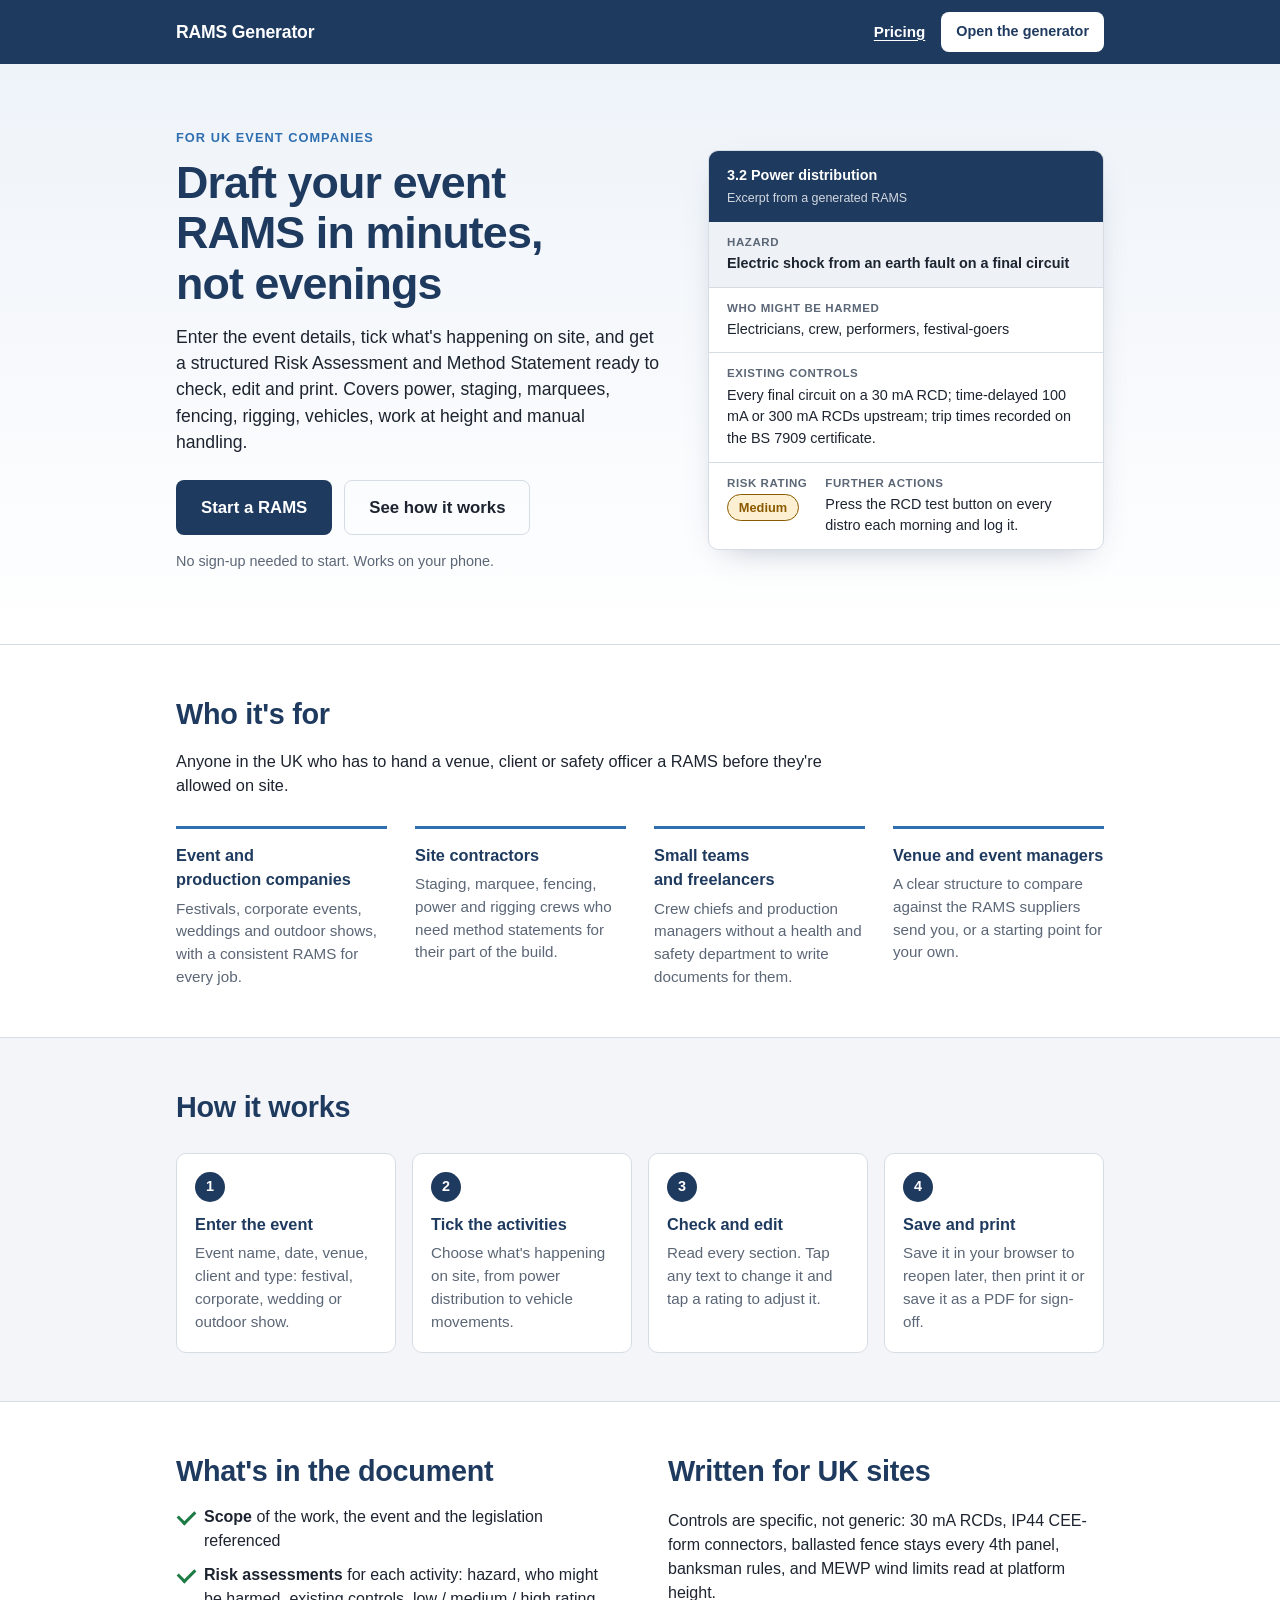
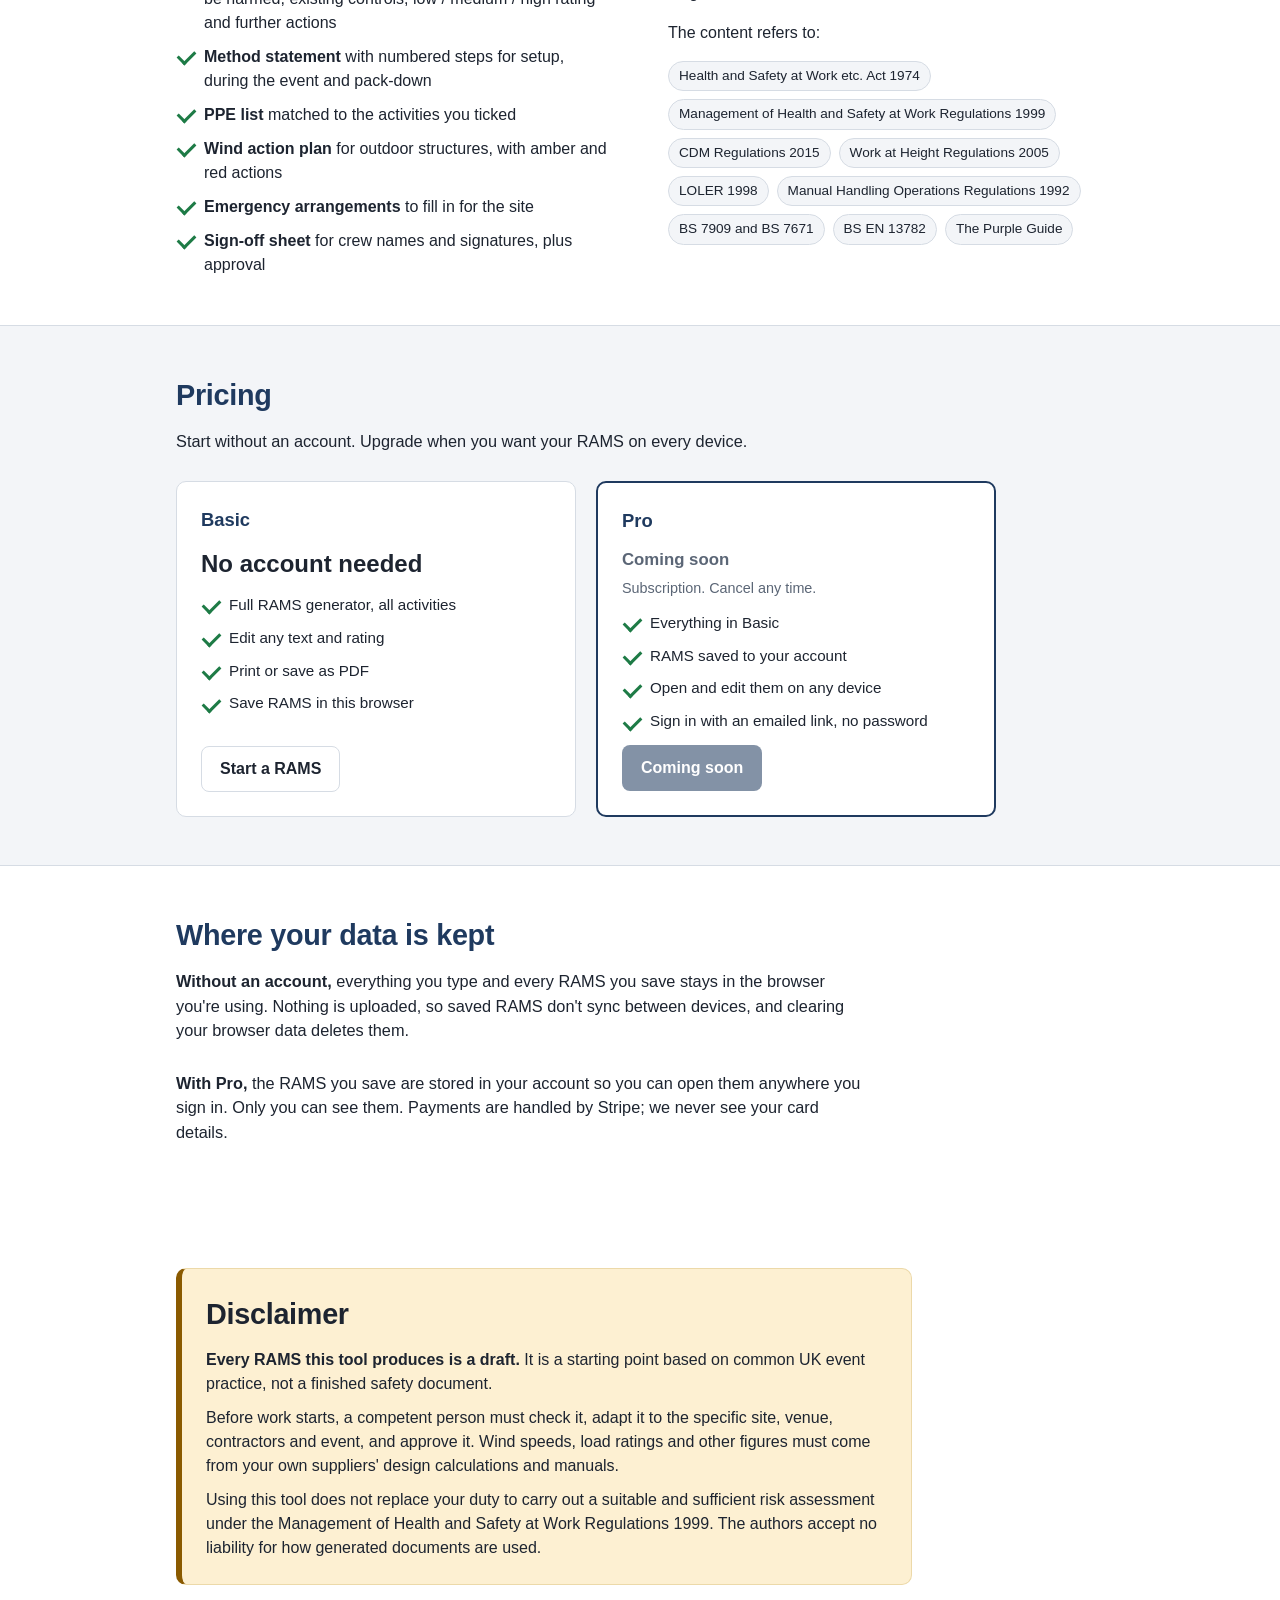
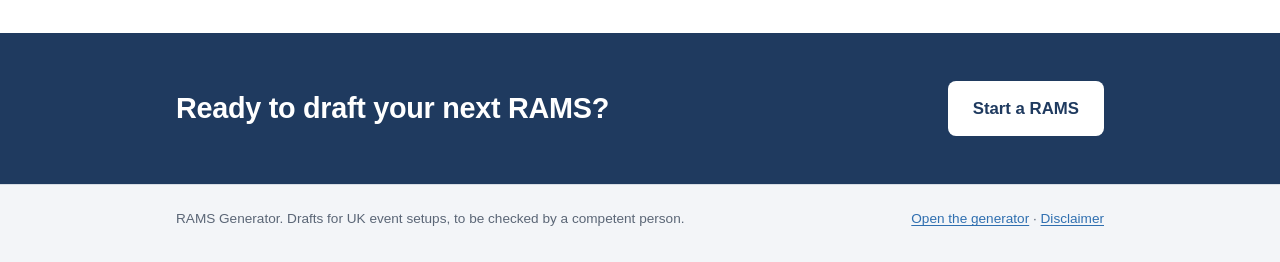
==== commit 0f773677: "Add optional Pro plan: accounts and Stripe subscriptions Landing page no longer says the tool is fre" ====
--- a/index.html
+++ b/index.html
@@ -13,7 +13,10 @@
   <header class="site-header">
     <div class="wrap site-header-inner">
       <a class="brand" href="index.html">RAMS Generator</a>
-      <a class="btn btn-light btn-small" href="app.html">Open the generator</a>
+      <nav class="site-nav" aria-label="Main">
+        <a class="site-nav-link" href="#pricing">Pricing</a>
+        <a class="btn btn-light btn-small" href="app.html">Open the generator</a>
+      </nav>
     </div>
   </header>
 
@@ -28,7 +31,7 @@
             <a class="btn btn-primary btn-large" href="app.html">Start a RAMS</a>
             <a class="btn btn-ghost btn-large" href="#how-it-works">See how it works</a>
           </div>
-          <p class="hero-note">Free. No sign-up. Works on your phone. Your data stays in your browser.</p>
+          <p class="hero-note">No sign-up needed to start. Works on your phone.</p>
         </div>
 
         <figure class="excerpt" aria-label="Example excerpt from a generated risk assessment">
@@ -131,10 +134,43 @@
       </div>
     </section>
 
-    <section class="band band-alt" aria-labelledby="privacy-heading">
-      <div class="wrap">
-        <h2 id="privacy-heading">Your data stays on your device</h2>
-        <p class="section-lede">There's no account and no server. Everything you type, and every RAMS you save, is stored only in the browser you're using. Nothing is uploaded. That also means saved RAMS don't sync between devices, and clearing your browser data deletes them.</p>
+    <section id="pricing" class="band band-alt" aria-labelledby="pricing-heading">
+      <div class="wrap">
+        <h2 id="pricing-heading">Pricing</h2>
+        <p class="section-lede">Start without an account. Upgrade when you want your RAMS on every device.</p>
+        <div class="plans">
+          <div class="plan">
+            <h3>Basic</h3>
+            <p class="plan-price">No account needed</p>
+            <ul class="checklist">
+              <li>Full RAMS generator, all activities</li>
+              <li>Edit any text and rating</li>
+              <li>Print or save as PDF</li>
+              <li>Save RAMS in this browser</li>
+            </ul>
+            <a class="btn btn-ghost" href="app.html">Start a RAMS</a>
+          </div>
+          <div class="plan plan-pro">
+            <h3>Pro</h3>
+            <p class="plan-price is-soon" id="pro-price">Coming soon</p>
+            <p class="plan-sub" id="pro-sub">Subscription. Cancel any time.</p>
+            <ul class="checklist">
+              <li>Everything in Basic</li>
+              <li>RAMS saved to your account</li>
+              <li>Open and edit them on any device</li>
+              <li>Sign in with an emailed link, no password</li>
+            </ul>
+            <a class="btn btn-primary" id="pro-cta" href="app.html" aria-disabled="true" tabindex="-1">Coming soon</a>
+          </div>
+        </div>
+      </div>
+    </section>
+
+    <section class="band" aria-labelledby="privacy-heading">
+      <div class="wrap">
+        <h2 id="privacy-heading">Where your data is kept</h2>
+        <p class="section-lede"><strong>Without an account,</strong> everything you type and every RAMS you save stays in the browser you're using. Nothing is uploaded, so saved RAMS don't sync between devices, and clearing your browser data deletes them.</p>
+        <p class="section-lede"><strong>With Pro,</strong> the RAMS you save are stored in your account so you can open them anywhere you sign in. Only you can see them. Payments are handled by Stripe; we never see your card details.</p>
       </div>
     </section>
 
@@ -163,5 +199,21 @@
       <p><a href="app.html">Open the generator</a> · <a href="#disclaimer">Disclaimer</a></p>
     </div>
   </footer>
+
+  <script src="config.js"></script>
+  <script>
+    /* Show the Pro price once accounts are set up in config.js. */
+    (function () {
+      var cfg = window.RAMS_CONFIG || {};
+      if (!cfg.supabaseUrl) return; // Pro not switched on yet: keep "Coming soon".
+      var price = document.getElementById('pro-price');
+      var cta = document.getElementById('pro-cta');
+      price.textContent = cfg.proPriceLabel || 'See price in the app';
+      price.classList.toggle('is-soon', !cfg.proPriceLabel);
+      cta.textContent = 'Get Pro';
+      cta.removeAttribute('aria-disabled');
+      cta.removeAttribute('tabindex');
+    })();
+  </script>
 </body>
 </html>
--- a/styles.css
+++ b/styles.css
@@ -421,3 +421,130 @@
 
   button.rating { border: 1px solid currentColor; }
 }
+
+/* ---------- Accounts and Pro (account.js) ---------- */
+
+.app-header-right { display: flex; flex-wrap: wrap; align-items: center; gap: 10px 16px; }
+.account-slot { position: relative; }
+.account-slot:empty { display: none; }
+.account-loading { font-size: 0.85rem; opacity: 0.8; }
+.btn-light { background: var(--brand-ink); color: var(--brand); }
+.btn-light:hover { background: #e8eef6; }
+
+.account-toggle {
+  display: inline-flex;
+  align-items: center;
+  gap: 8px;
+  max-width: 100%;
+  min-height: 40px;
+  padding: 6px 10px 6px 12px;
+  border: 1px solid rgba(255, 255, 255, 0.35);
+  border-radius: 8px;
+  background: rgba(255, 255, 255, 0.08);
+  color: var(--brand-ink);
+  font: inherit;
+  font-size: 0.9rem;
+  cursor: pointer;
+}
+.account-toggle:hover { background: rgba(255, 255, 255, 0.16); }
+.account-toggle:focus-visible { outline: 2px solid var(--brand-ink); outline-offset: 2px; }
+.account-email { overflow: hidden; text-overflow: ellipsis; white-space: nowrap; max-width: 18ch; }
+
+.plan-badge {
+  padding: 1px 8px;
+  border-radius: 999px;
+  background: rgba(255, 255, 255, 0.2);
+  font-size: 0.75rem;
+  font-weight: 700;
+  letter-spacing: 0.03em;
+}
+.plan-badge.is-pro { background: #f2c14e; color: #3a2a00; }
+
+.account-menu {
+  position: absolute;
+  right: 0;
+  top: calc(100% + 6px);
+  z-index: 20;
+  min-width: 220px;
+  padding: 6px;
+  background: var(--surface);
+  color: var(--ink);
+  border: 1px solid var(--line);
+  border-radius: 10px;
+  box-shadow: 0 12px 28px -12px rgba(31, 58, 95, 0.4);
+}
+@media (max-width: 479px) {
+  .account-menu { right: auto; left: 0; }
+}
+.account-menu-plan { margin: 4px 10px 6px; font-size: 0.82rem; color: var(--muted); }
+.account-menu-item {
+  display: block;
+  width: 100%;
+  min-height: 40px;
+  padding: 8px 10px;
+  border: 0;
+  border-radius: 6px;
+  background: none;
+  color: var(--ink);
+  font: inherit;
+  font-size: 0.92rem;
+  text-align: left;
+  cursor: pointer;
+}
+.account-menu-item:hover, .account-menu-item:focus-visible { background: #eef2f7; outline: none; }
+
+.saved-where { color: var(--muted); font-size: 0.85rem; margin-left: auto; }
+
+.account-panel:empty { display: none; }
+.account-panel { margin-top: 14px; display: flex; flex-direction: column; gap: 10px; }
+.upsell {
+  display: flex;
+  flex-wrap: wrap;
+  align-items: center;
+  gap: 10px 16px;
+  padding: 14px;
+  border: 1px dashed #b9c9de;
+  border-radius: 8px;
+  background: #f6f9fd;
+}
+.upsell p { margin: 0; flex: 1 1 260px; font-size: 0.92rem; }
+.upsell-pro { display: block; border-style: solid; }
+.upsell-pro h3 { margin: 0 0 6px; font-size: 1rem; color: var(--brand); }
+.upsell-pro ul { margin: 0 0 12px; padding-left: 1.2em; font-size: 0.92rem; }
+.panel-note { margin: 0; font-size: 0.9rem; color: var(--muted); }
+.link-btn {
+  padding: 0;
+  border: 0;
+  background: none;
+  color: var(--accent);
+  font: inherit;
+  text-decoration: underline;
+  text-underline-offset: 2px;
+  cursor: pointer;
+}
+
+.account-banner {
+  margin-bottom: 16px;
+  padding: 12px 14px;
+  border-radius: 8px;
+  background: #eef4fb;
+  border: 1px solid #c9d6e6;
+  font-size: 0.95rem;
+}
+.account-banner.is-ok { background: var(--low-bg); border-color: #b5dcc4; color: #134d2c; }
+.account-banner.is-error { background: var(--high-bg); border-color: #e6b8b4; color: var(--high); }
+
+.signin-dialog {
+  width: min(440px, calc(100vw - 32px));
+  padding: 24px;
+  border: 1px solid var(--line);
+  border-radius: 12px;
+  color: var(--ink);
+  background: var(--surface);
+}
+.signin-dialog::backdrop { background: rgba(20, 32, 50, 0.45); }
+.signin-dialog h2 { margin: 0 0 6px; color: var(--brand); font-size: 1.2rem; }
+.signin-form .actions { margin-top: 16px; }
+.signin-status { margin: 10px 0 0; font-size: 0.9rem; min-height: 1.2em; }
+.signin-status.is-error { color: var(--high); font-weight: 600; }
+.signin-status.is-ok { color: var(--low); font-weight: 600; }
--- a/landing.css
+++ b/landing.css
@@ -16,6 +16,10 @@
   gap: 12px;
   padding-block: 12px;
 }
+.site-nav { display: flex; align-items: center; gap: 16px; }
+.site-nav-link { color: var(--brand-ink); font-weight: 600; font-size: 0.95rem; text-underline-offset: 3px; }
+.site-nav-link:hover { opacity: 0.85; }
+@media (max-width: 379px) { .site-nav-link { display: none; } }
 .brand {
   color: var(--brand-ink);
   font-weight: 700;
@@ -25,8 +29,6 @@
 }
 
 .btn { display: inline-flex; align-items: center; justify-content: center; text-decoration: none; }
-.btn-light { background: var(--brand-ink); color: var(--brand); }
-.btn-light:hover { background: #e8eef6; }
 .btn-large { min-height: 52px; padding: 14px 24px; font-size: 1.05rem; }
 
 /* ---------- Hero ---------- */
@@ -198,6 +200,32 @@
   background: var(--bg);
 }
 
+/* ---------- Pricing ---------- */
+
+.plans {
+  display: grid;
+  grid-template-columns: repeat(auto-fit, minmax(260px, 1fr));
+  gap: 20px;
+  max-width: 820px;
+}
+.plan {
+  display: flex;
+  flex-direction: column;
+  gap: 12px;
+  padding: 24px;
+  background: var(--surface);
+  border: 1px solid var(--line);
+  border-radius: var(--radius);
+}
+.plan-pro { border: 2px solid var(--brand); }
+.plan h3 { margin: 0; font-size: 1.15rem; }
+.plan-price { margin: 0; font-size: 1.5rem; font-weight: 700; color: var(--ink); font-variant-numeric: tabular-nums; }
+.plan-price.is-soon { font-size: 1.05rem; color: var(--muted); font-weight: 600; }
+.plan-sub { margin: -6px 0 0; color: var(--muted); font-size: 0.9rem; }
+.plan .checklist { flex: 1; font-size: 0.95rem; }
+.plan .btn { align-self: flex-start; }
+.plan .btn[aria-disabled="true"] { opacity: 0.55; pointer-events: none; }
+
 /* ---------- Disclaimer ---------- */
 
 .disclaimer {
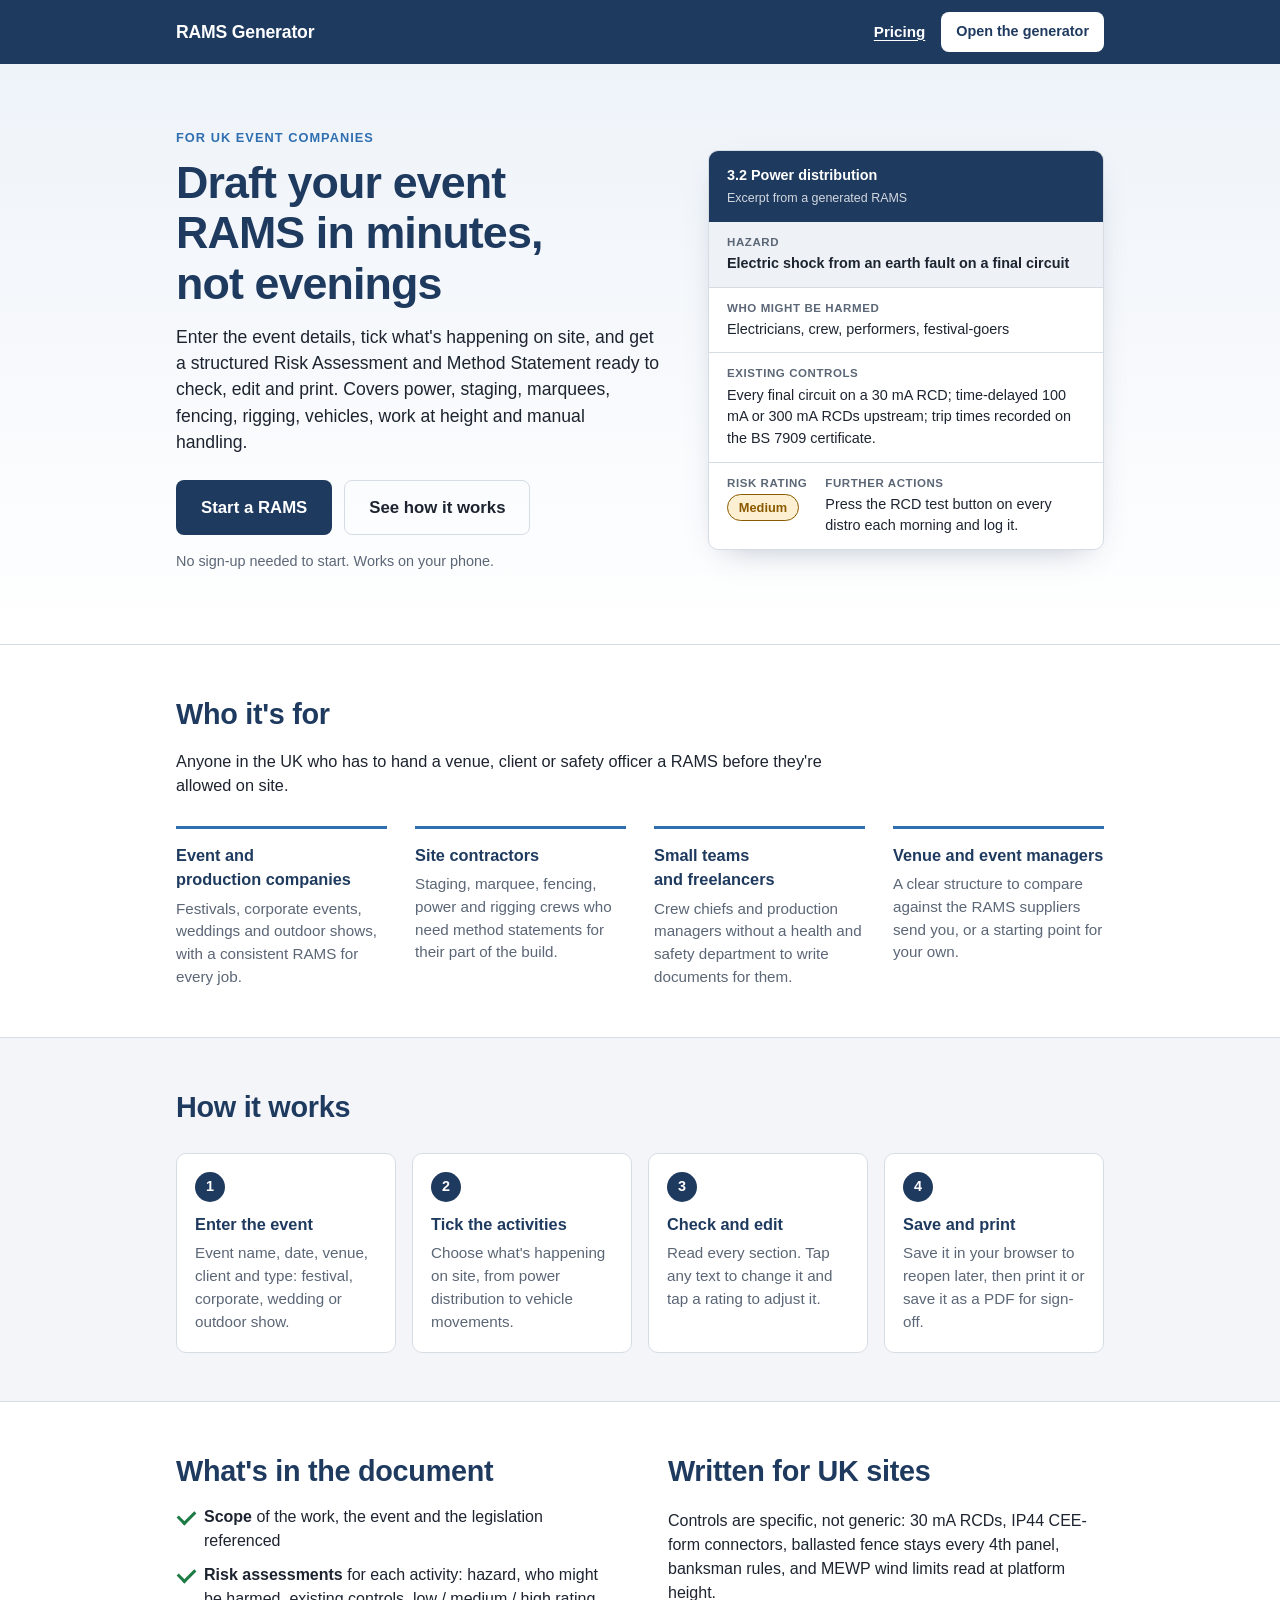
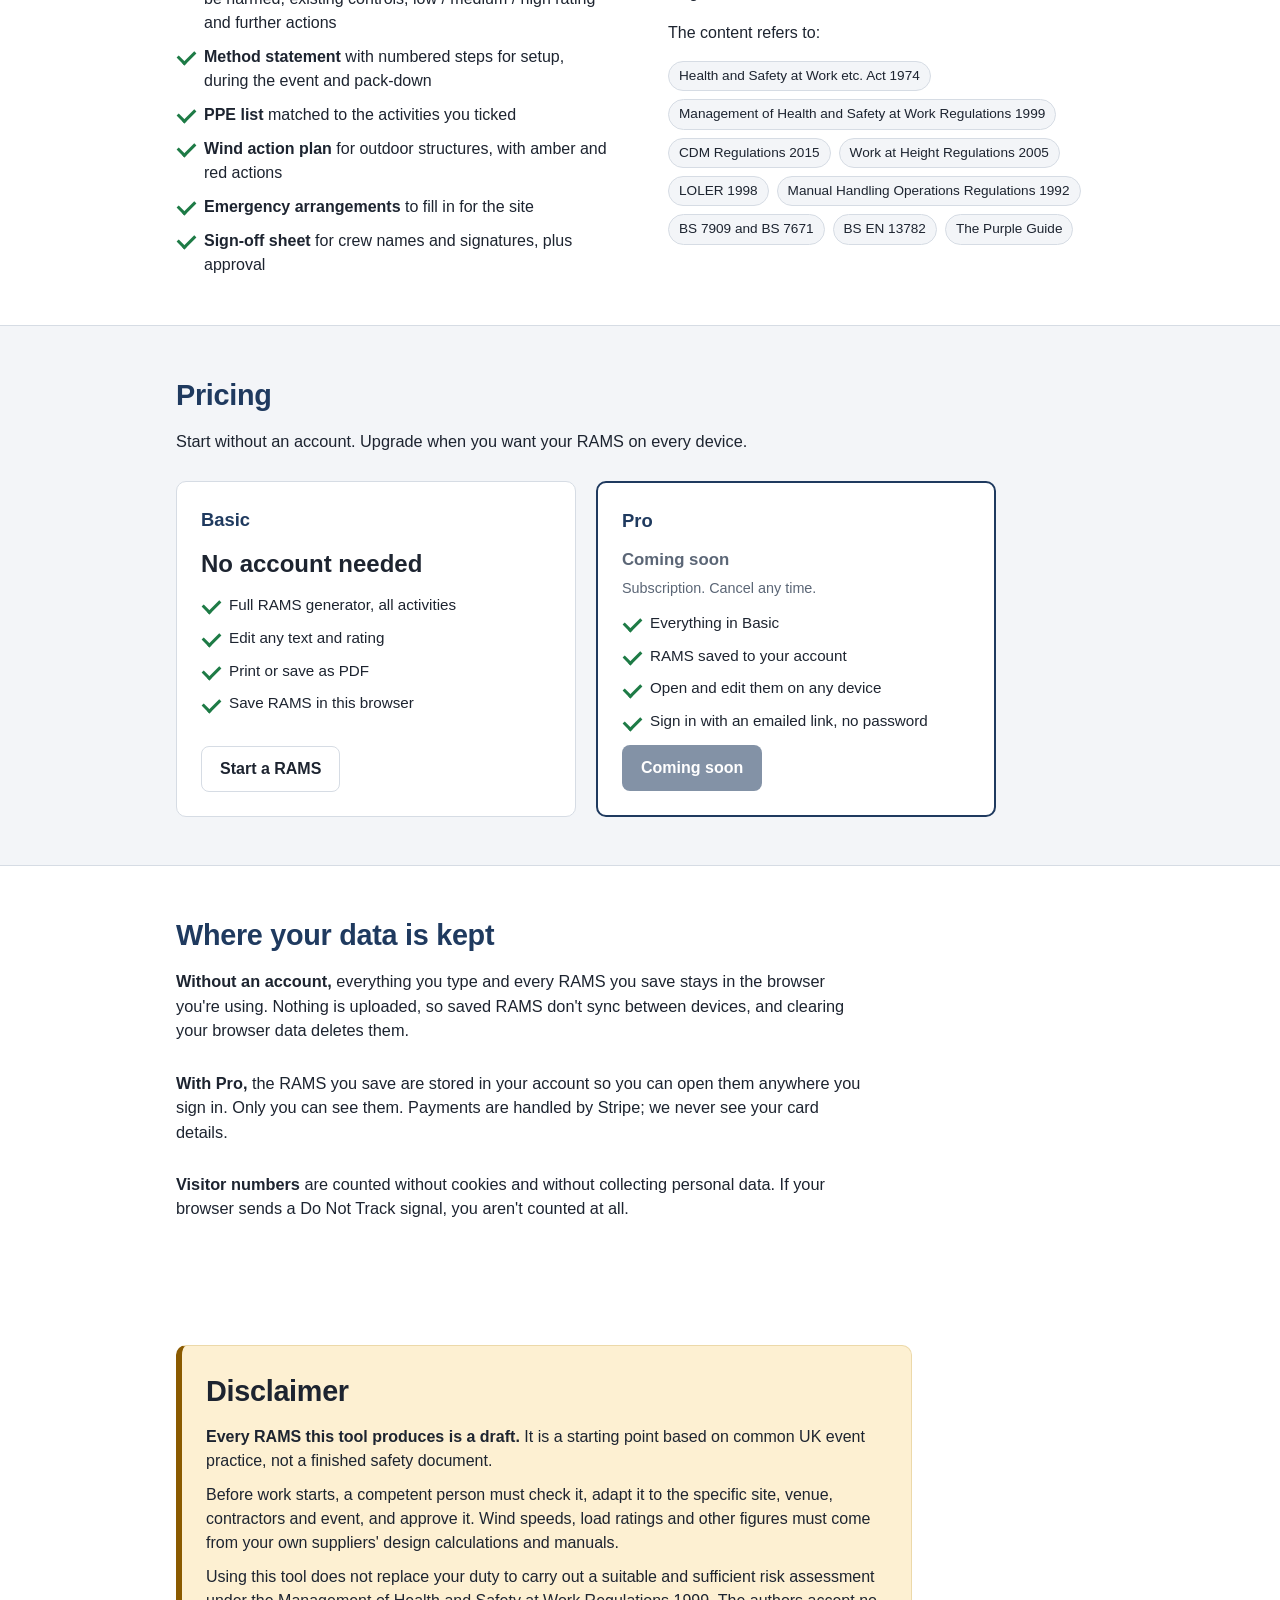
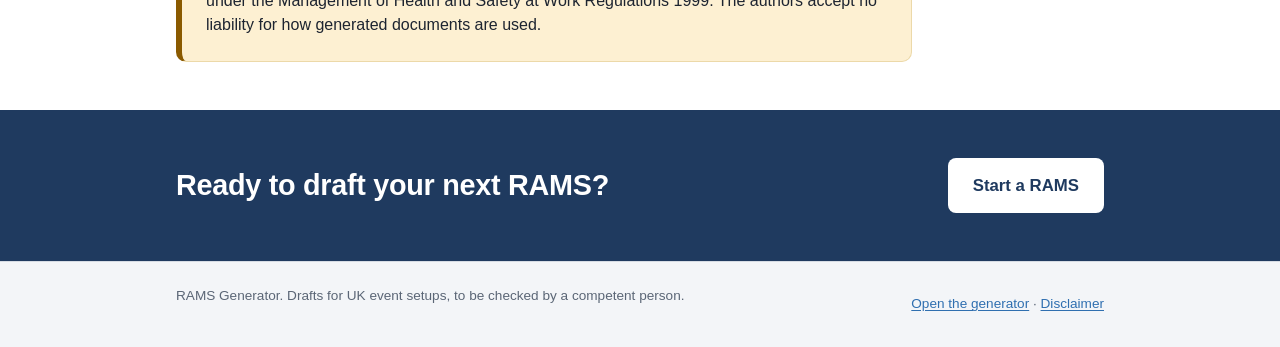
==== commit 5206a443: "Add feedback form, cookie-free visitor counter and detail levels Feedback (Formspree, off until form" ====
--- a/index.html
+++ b/index.html
@@ -171,6 +171,7 @@
         <h2 id="privacy-heading">Where your data is kept</h2>
         <p class="section-lede"><strong>Without an account,</strong> everything you type and every RAMS you save stays in the browser you're using. Nothing is uploaded, so saved RAMS don't sync between devices, and clearing your browser data deletes them.</p>
         <p class="section-lede"><strong>With Pro,</strong> the RAMS you save are stored in your account so you can open them anywhere you sign in. Only you can see them. Payments are handled by Stripe; we never see your card details.</p>
+        <p class="section-lede"><strong>Visitor numbers</strong> are counted without cookies and without collecting personal data. If your browser sends a Do Not Track signal, you aren't counted at all.</p>
       </div>
     </section>
 
@@ -185,6 +186,16 @@
       </div>
     </section>
 
+    <section class="band band-alt feedback-band" data-feedback-prompt hidden aria-labelledby="feedback-heading">
+      <div class="wrap feedback-band-inner">
+        <div>
+          <h2 id="feedback-heading">Something missing?</h2>
+          <p class="section-lede">Tell us which activities, hazards or features you need. It takes 30 seconds, and it shapes what gets built next.</p>
+        </div>
+        <button type="button" class="btn btn-primary btn-large" data-feedback>Send feedback</button>
+      </div>
+    </section>
+
     <section class="band cta-band">
       <div class="wrap cta-inner">
         <h2>Ready to draft your next RAMS?</h2>
@@ -196,11 +207,13 @@
   <footer class="app-footer">
     <div class="wrap footer-inner">
       <p>RAMS Generator. Drafts for UK event setups, to be checked by a competent person.</p>
-      <p><a href="app.html">Open the generator</a> · <a href="#disclaimer">Disclaimer</a></p>
+      <p><a href="app.html">Open the generator</a> · <a href="#disclaimer">Disclaimer</a><span data-feedback-prompt hidden> · <a href="#" data-feedback>Send feedback</a></span></p>
     </div>
   </footer>
 
   <script src="config.js"></script>
+  <script src="stats.js"></script>
+  <script src="feedback.js"></script>
   <script>
     /* Show the Pro price once accounts are set up in config.js. */
     (function () {
--- a/styles.css
+++ b/styles.css
@@ -48,7 +48,7 @@
 .app-header h1 { margin: 0; font-size: 1.5rem; letter-spacing: -0.01em; }
 .app-header p { margin: 2px 0 0; opacity: 0.85; font-size: 0.95rem; }
 .app-header-inner { display: flex; flex-wrap: wrap; align-items: center; justify-content: space-between; gap: 8px 16px; }
-.app-header-link { color: var(--brand-ink); font-weight: 600; font-size: 0.92rem; text-underline-offset: 3px; }
+.app-header-link { display: inline-flex; align-items: center; min-height: 40px; color: var(--brand-ink); font-weight: 600; font-size: 0.92rem; text-underline-offset: 3px; }
 .app-header-link:hover { opacity: 0.85; }
 .app-footer a { color: inherit; text-underline-offset: 2px; }
 
@@ -91,6 +91,7 @@
 .field small { font-weight: 400; color: var(--muted); }
 
 input[type="text"],
+input[type="email"],
 input[type="date"],
 input[type="number"],
 select,
@@ -534,17 +535,139 @@
 .account-banner.is-ok { background: var(--low-bg); border-color: #b5dcc4; color: #134d2c; }
 .account-banner.is-error { background: var(--high-bg); border-color: #e6b8b4; color: var(--high); }
 
-.signin-dialog {
-  width: min(440px, calc(100vw - 32px));
-  padding: 24px;
-  border: 1px solid var(--line);
-  border-radius: 12px;
-  color: var(--ink);
-  background: var(--surface);
-}
 .signin-dialog::backdrop { background: rgba(20, 32, 50, 0.45); }
 .signin-dialog h2 { margin: 0 0 6px; color: var(--brand); font-size: 1.2rem; }
 .signin-form .actions { margin-top: 16px; }
 .signin-status { margin: 10px 0 0; font-size: 0.9rem; min-height: 1.2em; }
 .signin-status.is-error { color: var(--high); font-weight: 600; }
 .signin-status.is-ok { color: var(--low); font-weight: 600; }
+
+/* ---------- Detail level ---------- */
+
+.detail-options { display: grid; grid-template-columns: 1fr; gap: 10px; }
+@media (min-width: 640px) { .detail-options { grid-template-columns: repeat(3, 1fr); } }
+.detail-option {
+  display: flex;
+  align-items: flex-start;
+  gap: 10px;
+  padding: 12px 14px;
+  border: 1px solid var(--line);
+  border-radius: 8px;
+  background: #fff;
+  cursor: pointer;
+}
+.detail-option:hover { border-color: var(--accent); }
+.detail-option:has(input:checked) { border-color: var(--accent); background: #eef4fb; }
+.detail-option input { width: 20px; height: 20px; margin: 2px 0 0; accent-color: var(--accent); flex-shrink: 0; }
+.detail-option span { display: flex; flex-direction: column; min-width: 0; }
+.detail-option small { color: var(--muted); font-size: 0.85rem; }
+
+.doc .detail-note {
+  padding: 8px 12px;
+  border-left: 4px solid var(--accent);
+  background: #f4f8fd;
+  font-size: 0.88rem;
+}
+
+.check-item { display: flex; align-items: flex-start; gap: 8px; }
+.check-table th:nth-child(2), .check-table th:nth-child(3) { width: 18%; }
+.check-table .check-group th { background: #eef2f7; color: var(--ink); font-weight: 700; }
+.check-box {
+  flex-shrink: 0;
+  width: 14px;
+  height: 14px;
+  margin-top: 3px;
+  border: 1.5px solid var(--muted);
+  border-radius: 2px;
+}
+@media (max-width: 719px) {
+  .check-table { font-size: 0.85rem; }
+  .check-table th, .check-table td { padding: 6px; }
+}
+@media print {
+  .doc .detail-note { background: none; }
+}
+
+/* Short version: compact layout so it prints on fewer pages. */
+@media (min-width: 900px), print {
+  .detail-short .ms-phase { column-count: 2; column-gap: 24px; }
+  .detail-short .ms-phase h3 { column-span: all; }
+  .detail-short .ms-phase h4 { break-after: avoid; }
+  .detail-short .ms-phase ol { break-inside: avoid-column; }
+}
+@media print {
+  .detail-short { font-size: 9pt; }
+  .detail-short .doc-section h2 { margin-top: 12px; }
+  .detail-short .ra-block h3, .detail-short .ms-phase h3 { margin-top: 10px; }
+  .detail-short .steps li, .detail-short li { margin-bottom: 3px; }
+  .detail-short th, .detail-short td { padding: 5px 7px; }
+}
+
+/* ---------- Dialogs (feedback, sign in) ---------- */
+
+.modal, .signin-dialog {
+  width: min(480px, calc(100vw - 24px));
+  max-height: calc(100dvh - 24px);
+  padding: 0;
+  border: 1px solid var(--line);
+  border-radius: 12px;
+  color: var(--ink);
+  background: var(--surface);
+  overflow: hidden;
+}
+.signin-dialog { padding: 20px; overflow: auto; }
+.modal::backdrop { background: rgba(20, 32, 50, 0.45); }
+.modal h2 { margin: 0 0 4px; color: var(--brand); font-size: 1.2rem; }
+.feedback-form { display: flex; flex-direction: column; max-height: calc(100dvh - 26px); }
+.feedback-body { padding: 20px 20px 4px; overflow-y: auto; display: flex; flex-direction: column; gap: 12px; }
+.feedback-body .hint { margin: 0; }
+.feedback-form .actions {
+  margin: 0;
+  padding: 12px 20px 16px;
+  border-top: 1px solid var(--line);
+  background: var(--surface);
+}
+.hint.small { font-size: 0.8rem; }
+.optional { font-weight: 400; color: var(--muted); }
+.form-status { margin: 0; font-size: 0.92rem; min-height: 1.2em; }
+.form-status.is-error { color: var(--high); font-weight: 600; }
+.form-status.is-ok { color: var(--low); font-weight: 600; }
+
+.topic-chips { border: 0; margin: 0; padding: 0; display: flex; flex-wrap: wrap; gap: 8px; }
+.topic-chips legend { padding: 0; margin-bottom: 6px; font-weight: 600; font-size: 0.92rem; }
+.chip { position: relative; cursor: pointer; }
+.chip input { position: absolute; opacity: 0; width: 1px; height: 1px; }
+.chip span {
+  display: inline-flex;
+  align-items: center;
+  min-height: 36px;
+  padding: 6px 12px;
+  border: 1px solid var(--line);
+  border-radius: 999px;
+  font-size: 0.88rem;
+  background: #fff;
+}
+.chip input:checked + span { border-color: var(--accent); background: #eef4fb; color: var(--brand); font-weight: 600; }
+.chip input:focus-visible + span { outline: 2px solid var(--accent); outline-offset: 2px; }
+
+/* Spam trap: off-screen for people, still in the form for bots. */
+.hp { position: absolute; left: -9999px; width: 1px; height: 1px; overflow: hidden; }
+
+.feedback-prompt {
+  display: flex;
+  flex-wrap: wrap;
+  align-items: center;
+  gap: 10px 16px;
+  margin: 0 0 24px;
+  padding: 14px 16px;
+  border: 1px dashed #b9c9de;
+  border-radius: 8px;
+  background: var(--surface);
+}
+.feedback-prompt p { margin: 0; flex: 1 1 240px; font-size: 0.95rem; }
+.app-footer p + p { margin-top: 8px; }
+
+/* Bigger tap targets for the rating badges on touch screens (screen only, not print). */
+@media screen and (pointer: coarse) {
+  .doc button.rating { min-height: 40px; min-width: 88px; padding: 6px 12px; }
+}
--- a/landing.css
+++ b/landing.css
@@ -21,6 +21,9 @@
 .site-nav-link:hover { opacity: 0.85; }
 @media (max-width: 379px) { .site-nav-link { display: none; } }
 .brand {
+  display: inline-flex;
+  align-items: center;
+  min-height: 40px;
   color: var(--brand-ink);
   font-weight: 700;
   font-size: 1.1rem;
@@ -257,3 +260,8 @@
 @media (prefers-reduced-motion: no-preference) {
   html { scroll-behavior: smooth; }
 }
+
+.feedback-band-inner { display: flex; flex-wrap: wrap; align-items: center; justify-content: space-between; gap: 16px 32px; }
+.feedback-band-inner > div { flex: 1 1 320px; min-width: 0; }
+.feedback-band .section-lede { margin-bottom: 0; }
+@media (max-width: 479px) { .feedback-band .btn { flex: 1 1 100%; } }
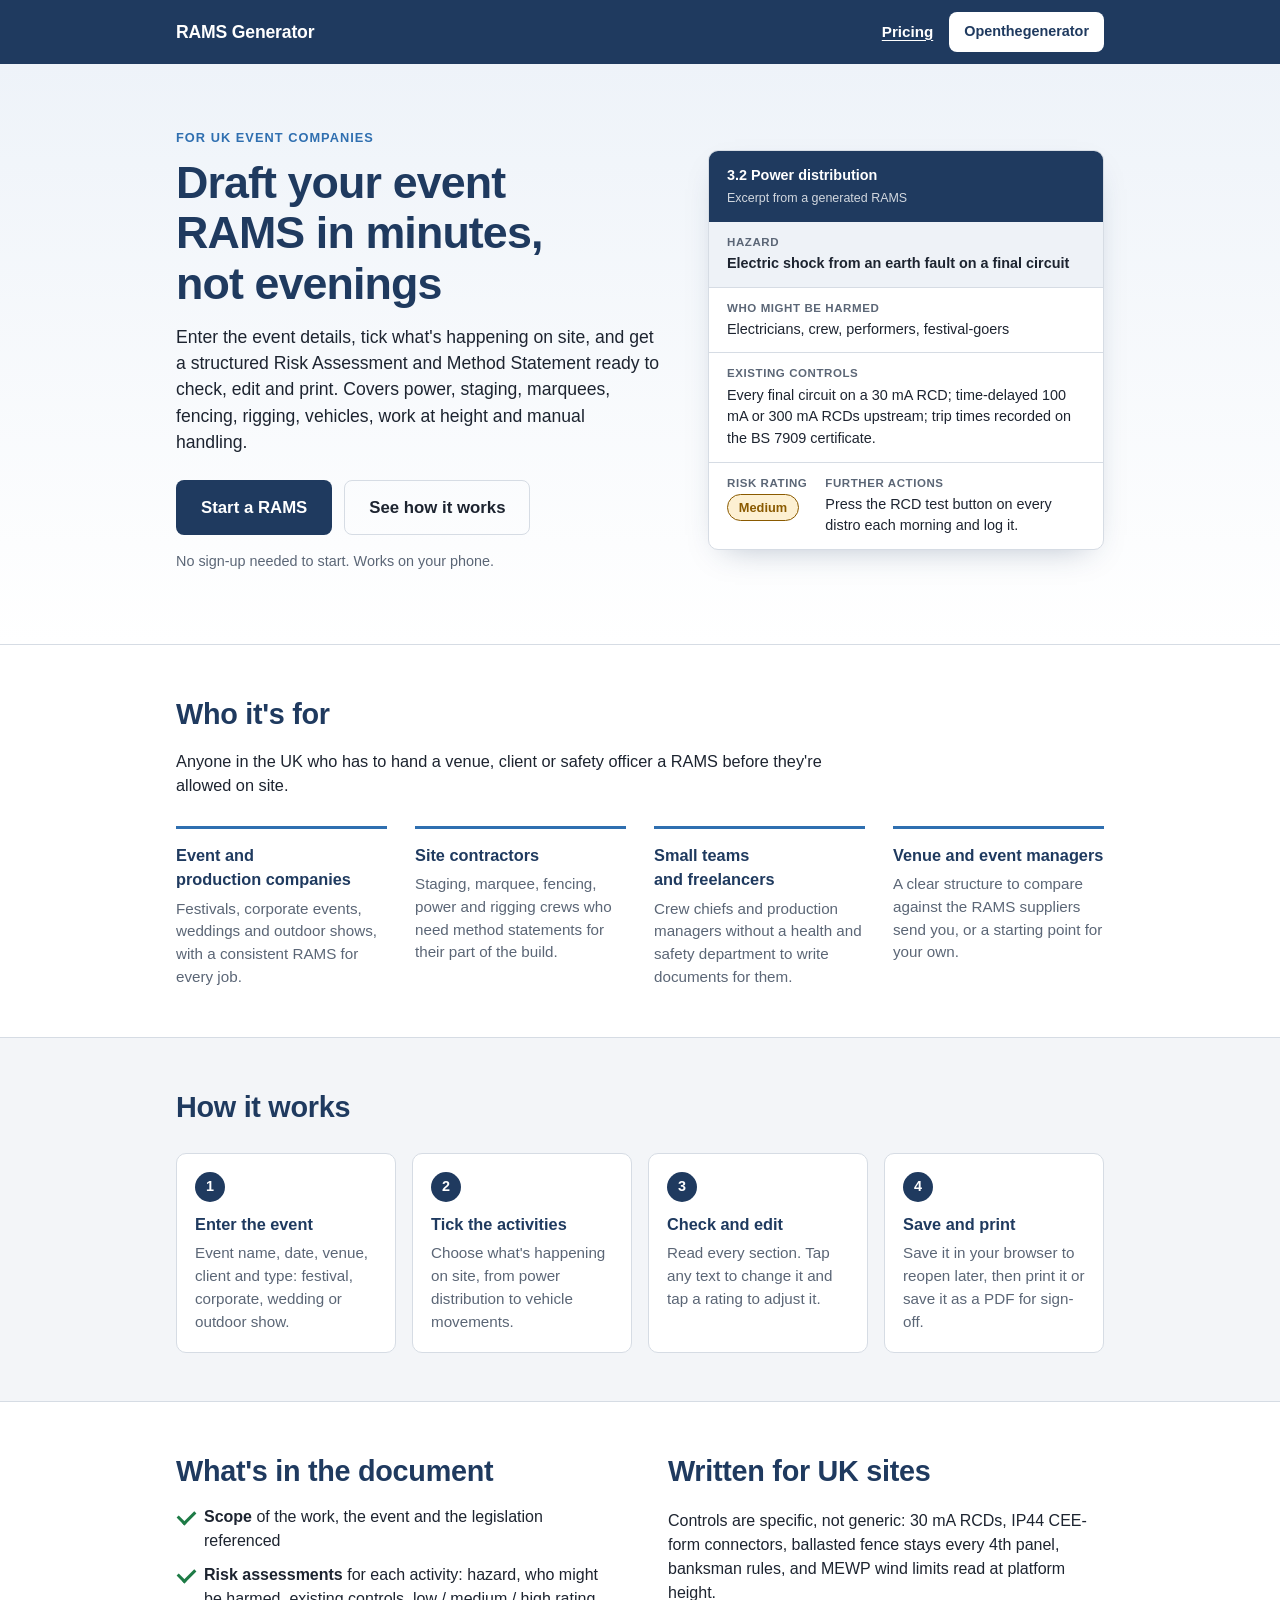
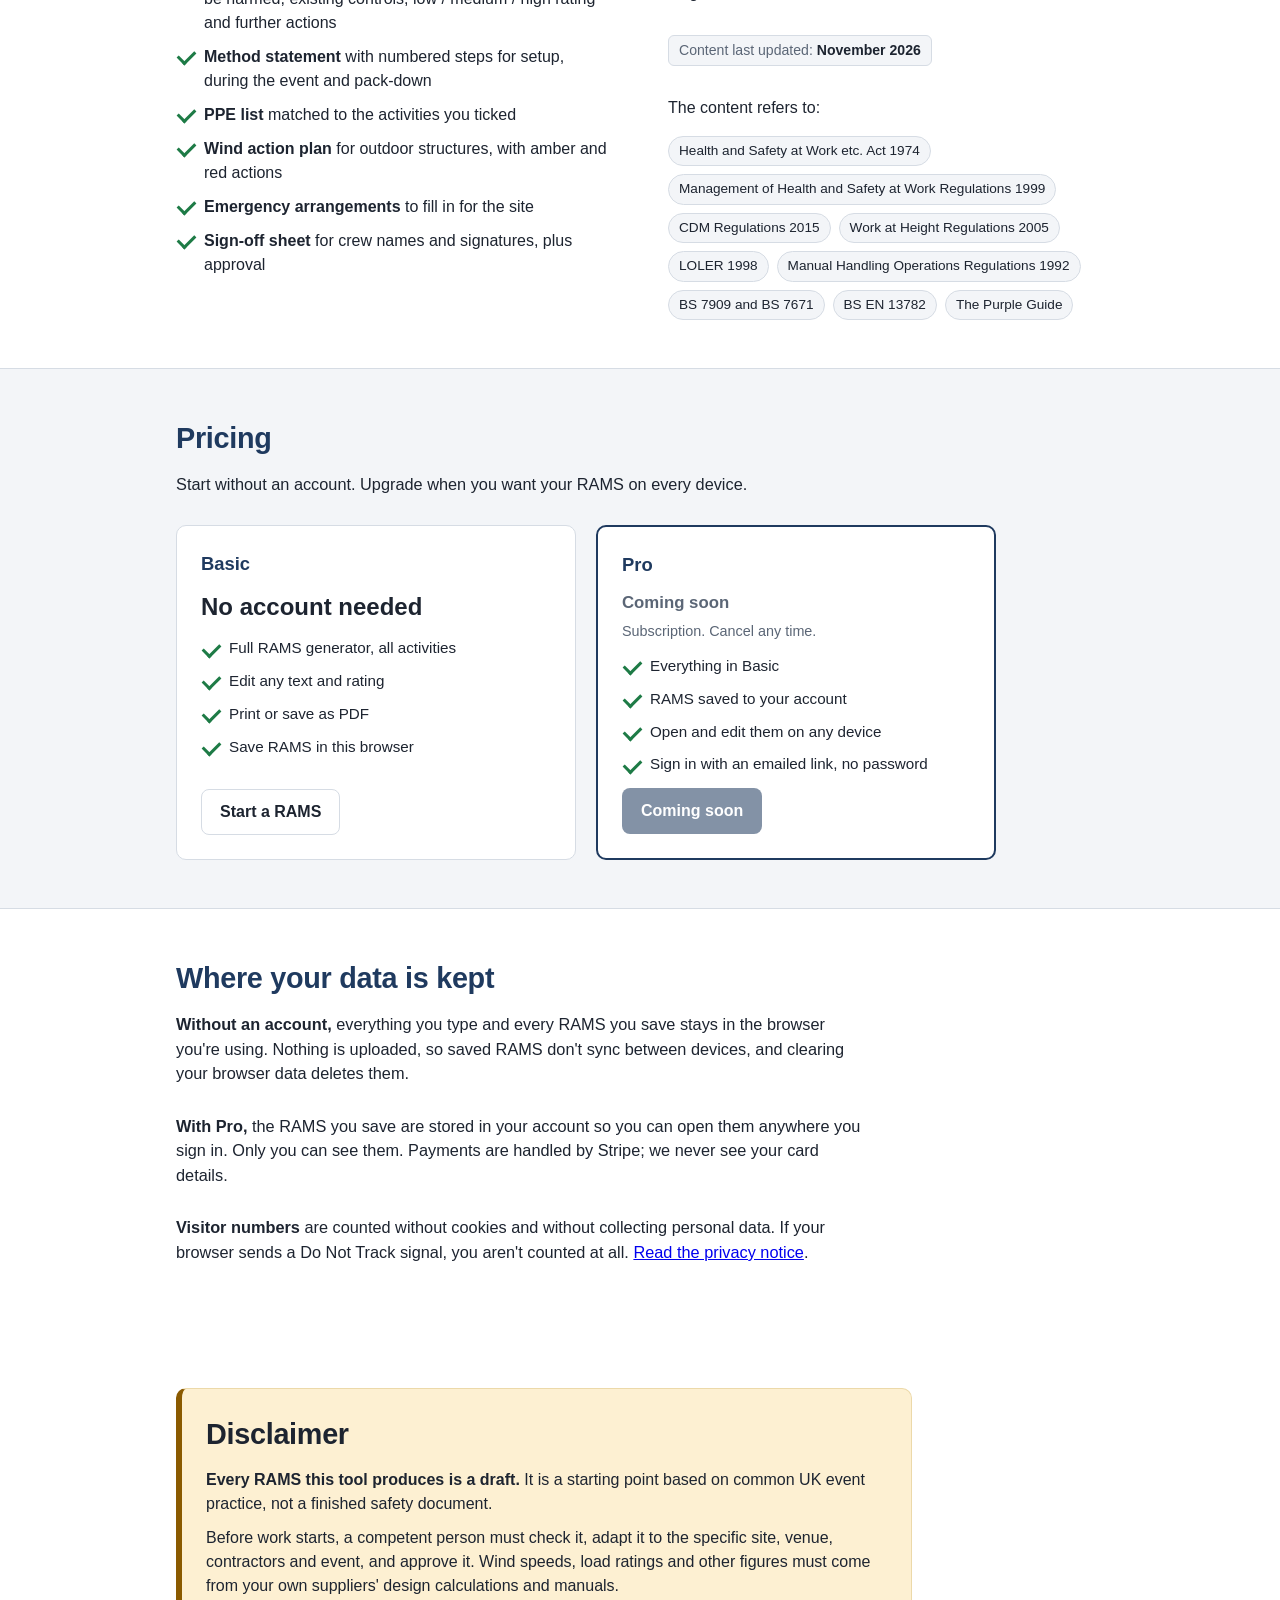
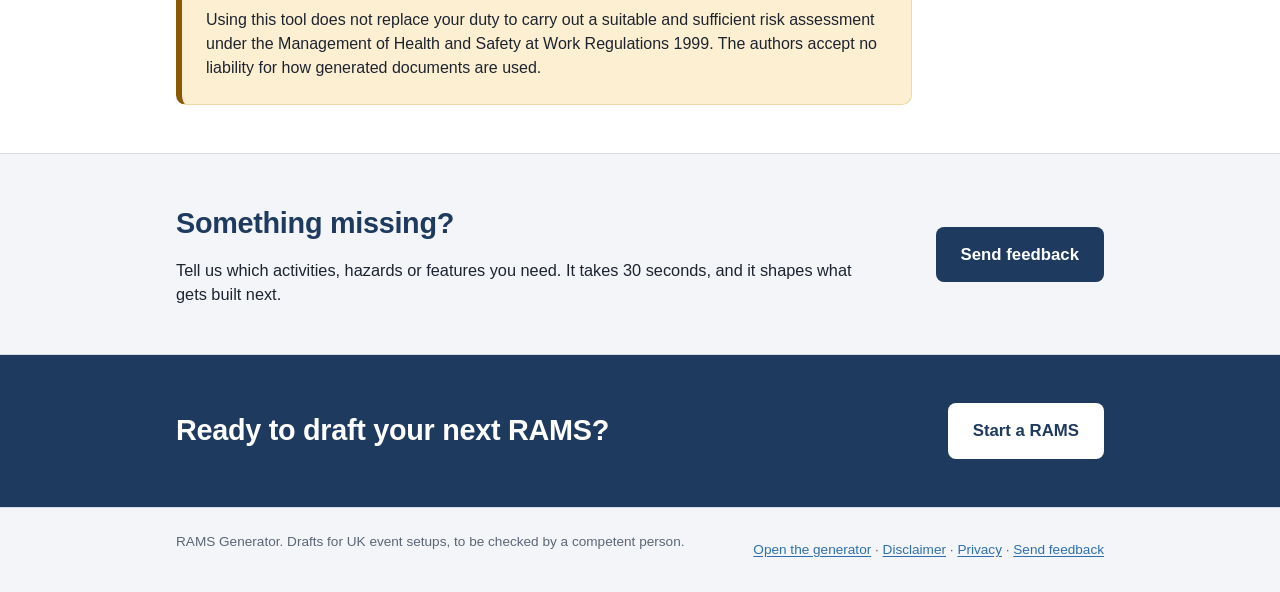
==== commit d8bed099: "Add link previews, site icons, privacy notice and content date - Open Graph and Twitter card tags wi" ====
--- a/index.html
+++ b/index.html
@@ -6,6 +6,24 @@
   <title>RAMS Generator</title>
   <meta name="description" content="Draft Risk Assessments and Method Statements for UK event setups in minutes. Built for event companies, production crews and site contractors.">
   <meta name="theme-color" content="#1f3a5f">
+  <link rel="canonical" href="https://scriv-dev.github.io/rams-generator/">
+  <link rel="icon" href="icon.svg" type="image/svg+xml">
+  <link rel="icon" href="favicon-32.png" sizes="32x32" type="image/png">
+  <link rel="apple-touch-icon" href="apple-touch-icon.png">
+  <meta property="og:type" content="website">
+  <meta property="og:site_name" content="RAMS Generator">
+  <meta property="og:locale" content="en_GB">
+  <meta property="og:url" content="https://scriv-dev.github.io/rams-generator/">
+  <meta property="og:title" content="RAMS Generator: event RAMS drafted in minutes">
+  <meta property="og:description" content="Draft Risk Assessments and Method Statements for UK event setups in minutes. For event companies, production crews and site contractors. No sign-up needed.">
+  <meta property="og:image" content="https://scriv-dev.github.io/rams-generator/og-image.png">
+  <meta property="og:image:width" content="1200">
+  <meta property="og:image:height" content="630">
+  <meta property="og:image:alt" content="RAMS Generator: event RAMS drafted in minutes, with an example power distribution risk assessment row.">
+  <meta name="twitter:card" content="summary_large_image">
+  <meta name="twitter:title" content="RAMS Generator: event RAMS drafted in minutes">
+  <meta name="twitter:description" content="Draft Risk Assessments and Method Statements for UK event setups in minutes. For event companies, production crews and site contractors. No sign-up needed.">
+  <meta name="twitter:image" content="https://scriv-dev.github.io/rams-generator/og-image.png">
   <link rel="stylesheet" href="styles.css">
   <link rel="stylesheet" href="landing.css">
 </head>
@@ -15,7 +33,7 @@
       <a class="brand" href="index.html">RAMS Generator</a>
       <nav class="site-nav" aria-label="Main">
         <a class="site-nav-link" href="#pricing">Pricing</a>
-        <a class="btn btn-light btn-small" href="app.html">Open the generator</a>
+        <a class="btn btn-light btn-small nav-cta" href="app.html">Open<span class="nav-long"> the</span> generator</a>
       </nav>
     </div>
   </header>
@@ -118,6 +136,7 @@
         <div>
           <h2>Written for UK sites</h2>
           <p>Controls are specific, not generic: 30 mA RCDs, IP44 CEE-form connectors, ballasted fence stays every 4th panel, banksman rules, and MEWP wind limits read at platform height.</p>
+          <p class="content-date">Content last updated: <strong>November 2026</strong></p>
           <p>The content refers to:</p>
           <ul class="refs">
             <li>Health and Safety at Work etc. Act 1974</li>
@@ -171,7 +190,7 @@
         <h2 id="privacy-heading">Where your data is kept</h2>
         <p class="section-lede"><strong>Without an account,</strong> everything you type and every RAMS you save stays in the browser you're using. Nothing is uploaded, so saved RAMS don't sync between devices, and clearing your browser data deletes them.</p>
         <p class="section-lede"><strong>With Pro,</strong> the RAMS you save are stored in your account so you can open them anywhere you sign in. Only you can see them. Payments are handled by Stripe; we never see your card details.</p>
-        <p class="section-lede"><strong>Visitor numbers</strong> are counted without cookies and without collecting personal data. If your browser sends a Do Not Track signal, you aren't counted at all.</p>
+        <p class="section-lede"><strong>Visitor numbers</strong> are counted without cookies and without collecting personal data. If your browser sends a Do Not Track signal, you aren't counted at all. <a href="privacy.html">Read the privacy notice</a>.</p>
       </div>
     </section>
 
@@ -207,7 +226,7 @@
   <footer class="app-footer">
     <div class="wrap footer-inner">
       <p>RAMS Generator. Drafts for UK event setups, to be checked by a competent person.</p>
-      <p><a href="app.html">Open the generator</a> · <a href="#disclaimer">Disclaimer</a><span data-feedback-prompt hidden> · <a href="#" data-feedback>Send feedback</a></span></p>
+      <p><a href="app.html">Open the generator</a> · <a href="#disclaimer">Disclaimer</a> · <a href="privacy.html">Privacy</a><span data-feedback-prompt hidden> · <a href="#" data-feedback>Send feedback</a></span></p>
     </div>
   </footer>
 
--- a/landing.css
+++ b/landing.css
@@ -265,3 +265,23 @@
 .feedback-band-inner > div { flex: 1 1 320px; min-width: 0; }
 .feedback-band .section-lede { margin-bottom: 0; }
 @media (max-width: 479px) { .feedback-band .btn { flex: 1 1 100%; } }
+.content-date { display: inline-block; padding: 4px 10px; border-radius: 6px; background: var(--bg); border: 1px solid var(--line); font-size: 0.88rem; color: var(--muted); }
+.content-date strong { color: var(--ink); }
+
+/* ---------- Legal pages ---------- */
+
+.legal { max-width: 46em; }
+.legal h1 { margin: 0 0 4px; font-size: clamp(1.7rem, 4.5vw, 2.2rem); }
+.legal h2 { margin: 32px 0 8px; font-size: 1.2rem; }
+.legal p, .legal li { line-height: 1.6; }
+.legal ul { padding-left: 1.3em; }
+.legal-updated { color: var(--muted); margin: 0 0 20px; }
+.legal a { color: var(--accent); text-underline-offset: 2px; }
+.legal code { font-size: 0.9em; background: var(--bg); padding: 1px 5px; border-radius: 4px; }
+
+.brand, .nav-cta { white-space: nowrap; }
+@media (max-width: 359px) {
+  .brand { font-size: 1rem; }
+  .nav-long { display: none; }
+  .nav-cta { padding-inline: 12px; }
+}
